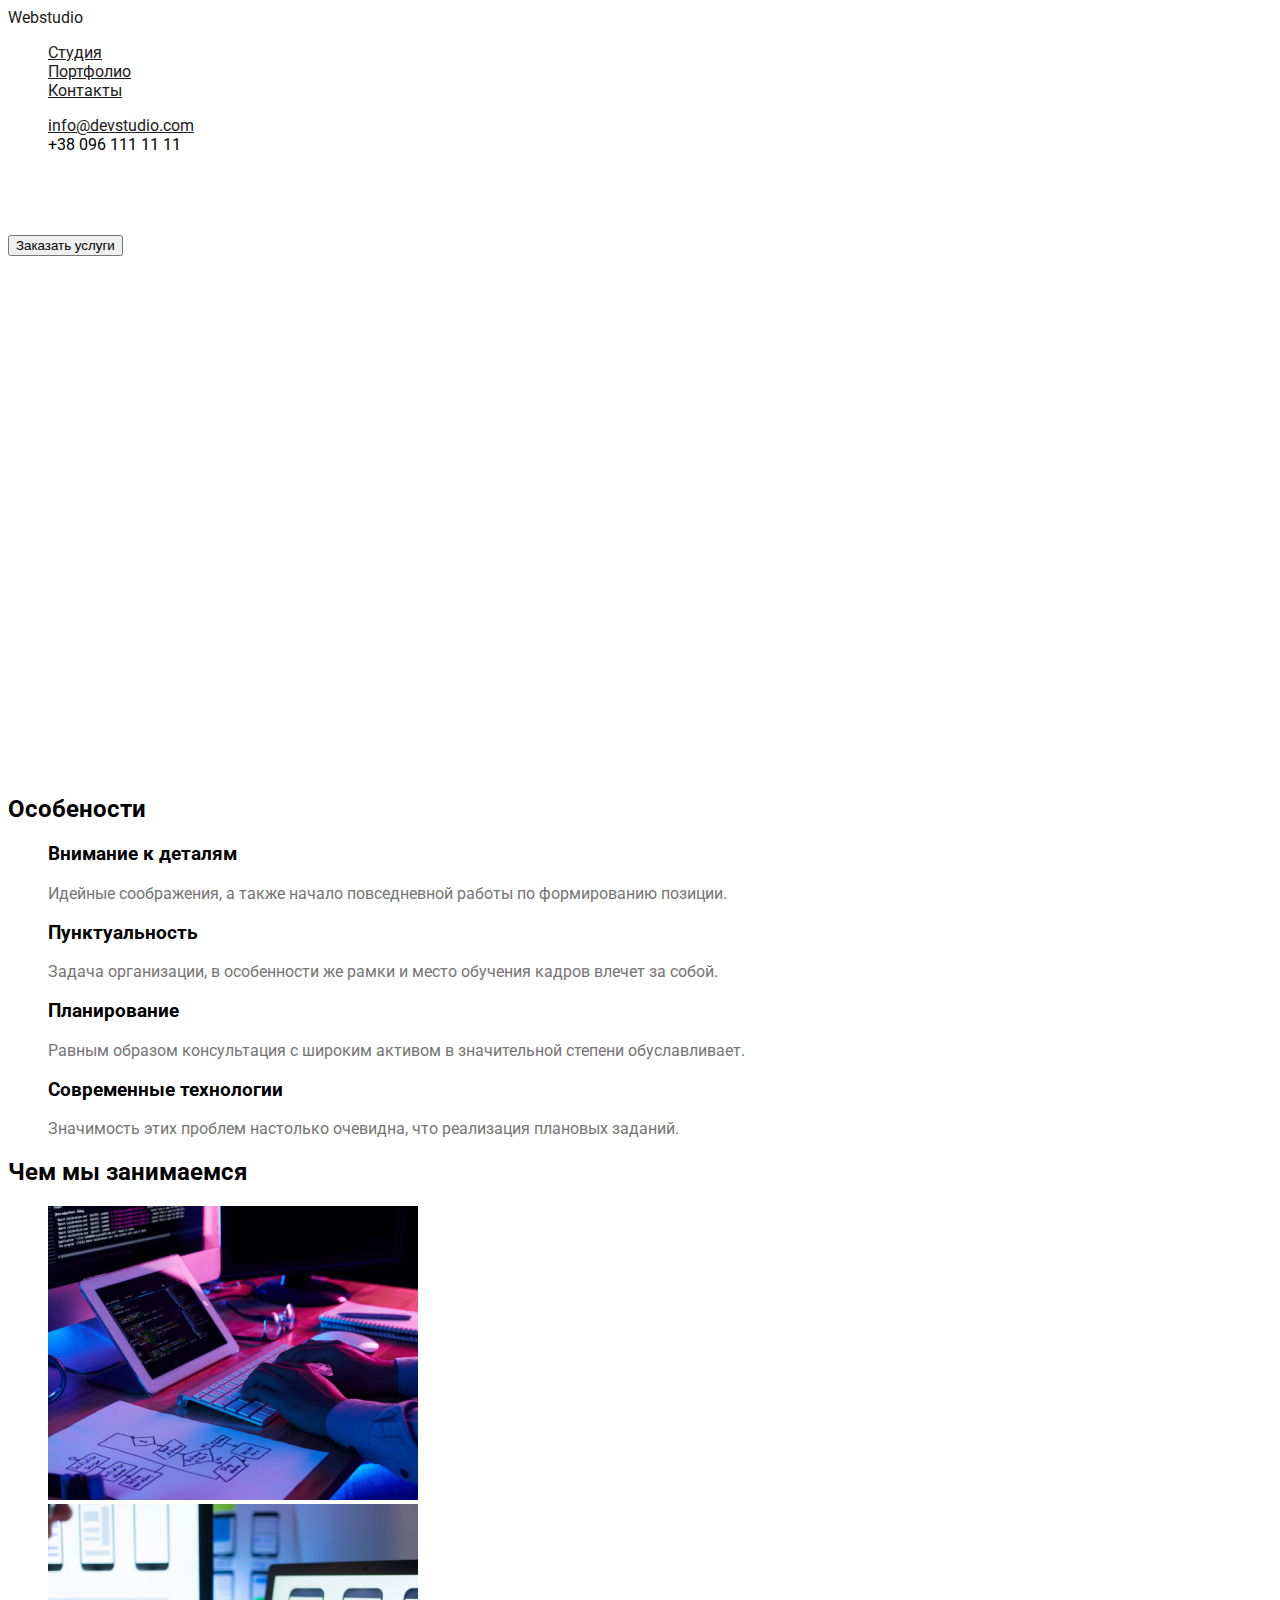
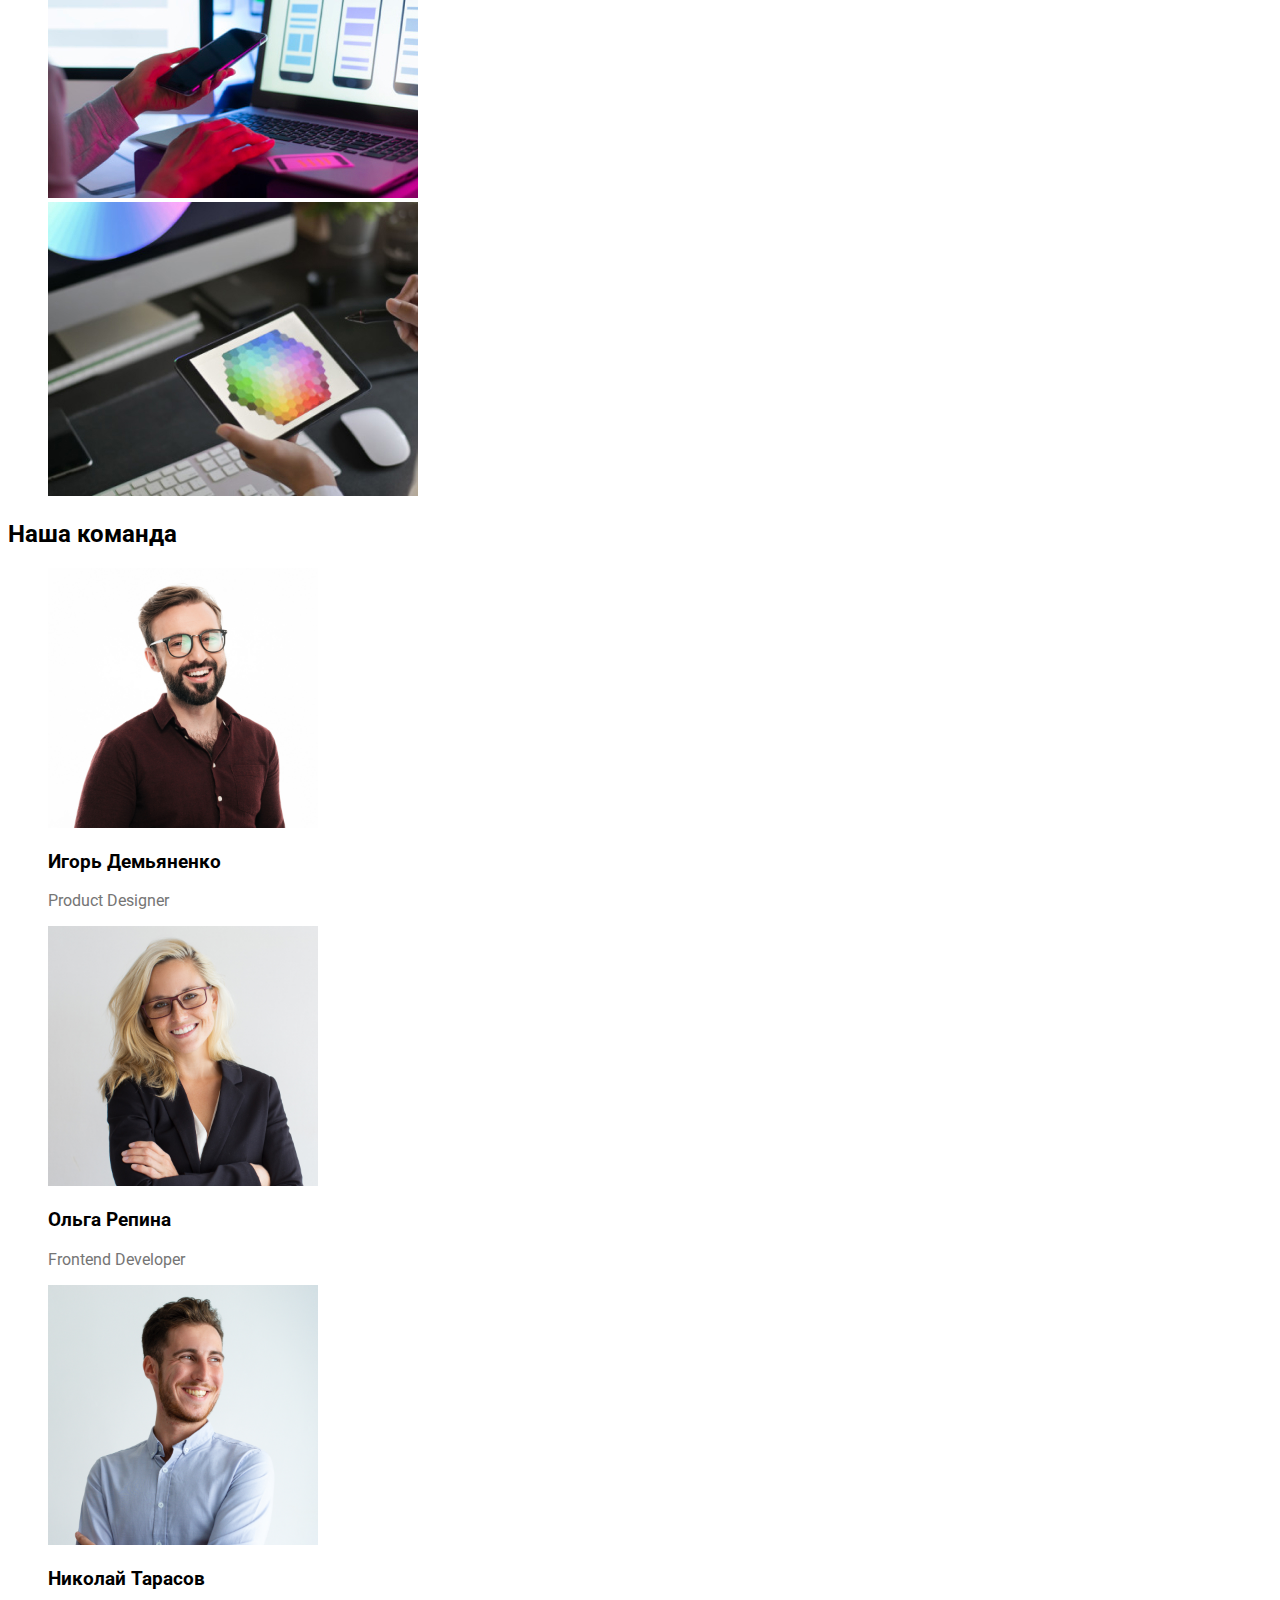
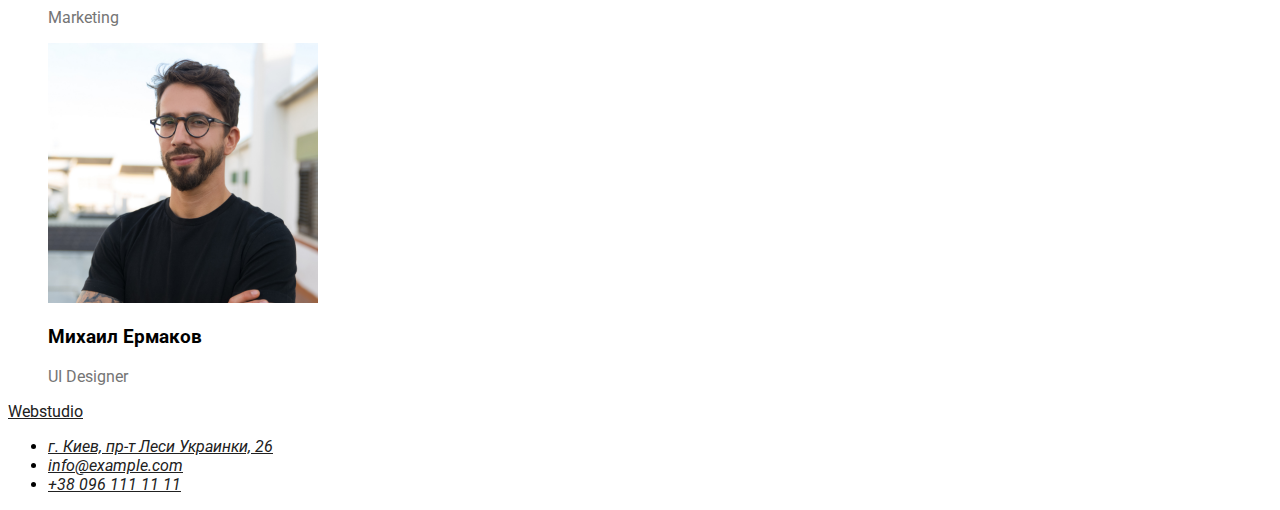
==== index.html @ 395b0bcb "добавил ссылки и класы" ====
<!DOCTYPE html>
<html lang="ru">
<head>
    <meta charset="UTF-8">
    <meta http-equiv="X-UA-Compatible" content="IE=edge">
    <meta name="viewport" content="width=device-width, initial-scale=1.0">
    <link rel="preconnect" href="https://fonts.googleapis.com">
    <link rel="preconnect" href="https://fonts.gstatic.com" crossorigin>
    <link href="https://fonts.googleapis.com/css2?family=Roboto:wght@400;500;700;900&display=swap" rel="stylesheet">
    <link rel="stylesheet" href="/css/styles.css">
    <title>Document</title>
</head>
<body>
    <header class="studia"> 
        <nav>
            <a href="/" class="logo-main">Web<span>studio</span></a>
            <ul class="site-nav list">
                <li><a href="/">Студия</a></li>
                <li><a href="">Портфолио</a></li>
                <li><a href="">Контакты</a></li>
            </ul>
            <ul class="auth-nav list">
                <li><a href="emailto:info@devstudio.com">info@devstudio.com</a>
                </li>
                <li>+38 096 111 11 11</li>
            </ul>
        </nav>
    </header>
    <main>
        <section class="hero"><h1 class="hero-title">Эффективные решения для вашего бизнеса</h1>
            <button>Заказать услуги</button> 
        </section>
        <section class="section">
            <h2 class="section-title">Особености</h2>
            <ul class="features list">
                <li>
                    <h3 class="title">Внимание к деталям</h3>
                    <p>Идейные соображения, а также начало повседневной работы по формированию позиции.</p>
                </li>
                <li>
                    <h3 class="title">Пунктуальность</h3>
                    <p>Задача организации, в особенности же рамки и место обучения кадров влечет за собой.</p>
                </li>
                <li>
                    <h3 class="title">Планирование</h3>
                    <p>Равным образом консультация с широким активом в значительной степени обуславливает.</p>
                </li>
                <li>
                    <h3 class="title">Современные технологии</h3>
                    <p>Значимость этих проблем настолько очевидна, что реализация плановых заданий.</p>
                </li>
            </ul>
        </section>
        <section class="section">
            <h2 class="section-title">Чем мы занимаемся</h2>
            <ul class="work list">
                <li><img src="/img/img(1).jpg" alt="схема на столе" width=370></li>
                <li><img src="/img/img(2).jpg" alt="мобильная версия" width=370></li>
                <li><img src="/img/img(3).jpg" alt="палитра на планшете" width=370></li>
            </ul>
        </section>
        <section class="section-team">
            <h2>Наша команда</h2>
            <ul class="team list">
                <li><img src="/img/imgteam(1).jpg" alt="" width=270>
                    <h3>Игорь Демьяненко</h3>
                    <p>Product Designer</p>
                </li>
                <li><img src="/img/imgteam(2).jpg" alt="" width=270>
                    <h3>Ольга Репина</h3>
                    <p>Frontend Developer</p>
                </li>
                <li><img src="/img/imgteam(3).jpg" alt="" width=270>
                    <h3>Николай Тарасов</h3>
                    <p>Marketing</p>
                </li>
                <li><img src="/img/imgteam(4).jpg" alt="" width=270>
                    <h3>Михаил Ермаков</h3>
                    <p>UI Designer</p>
                </li>
            </ul>
        </section>
    </main>
    <footer class="footer-main">
        <a href="/">Web<span>studio</span></a>
        <address>
            <ul>
                <li><a href="https://bit.ly/3pXMvUd" target="_blank" rel="noopener noreferrer">г. Киев, пр-т Леси Украинки, 26</a>
                </li>
                <li><a class="link" href="mailto:info@devstudio.com">info@example.com</a>
                </li>
                <li><a href="tel:+380961111111">+38 096 111 11 11</a>
                </li>
            </ul>
        </address>
    </footer>
</body>
</html>
---- css/styles.css ----
:root{
    --primary-text-color #2F303A;
    --title-text-color #212121;
    --accent-color #2196F3;
}
body{
    font-family: 'Roboto';
    font-style: normal;
    }
.list{list-style-type: none;}
.studia a{color: #212121;}
.studia a:hover{color: #2196F3;}
.logo-main{text-decoration: none;}
.logo-main :hover {color: #2196F3;}
.site-nav{}
.site-nav a{color: #212121;}
a{color: #212121;}
.site-nav a:hover, 
.site-nav a:focus{color: ;}
.auth-nav a{color: ;}
.hero{
    width: 1600px;
    height: 600px;
    background-color:;
}
.hero-title{color: #FFFFFF;}
p{color:#757575;}
.section-title{}
.section{}
.features-list .title{}
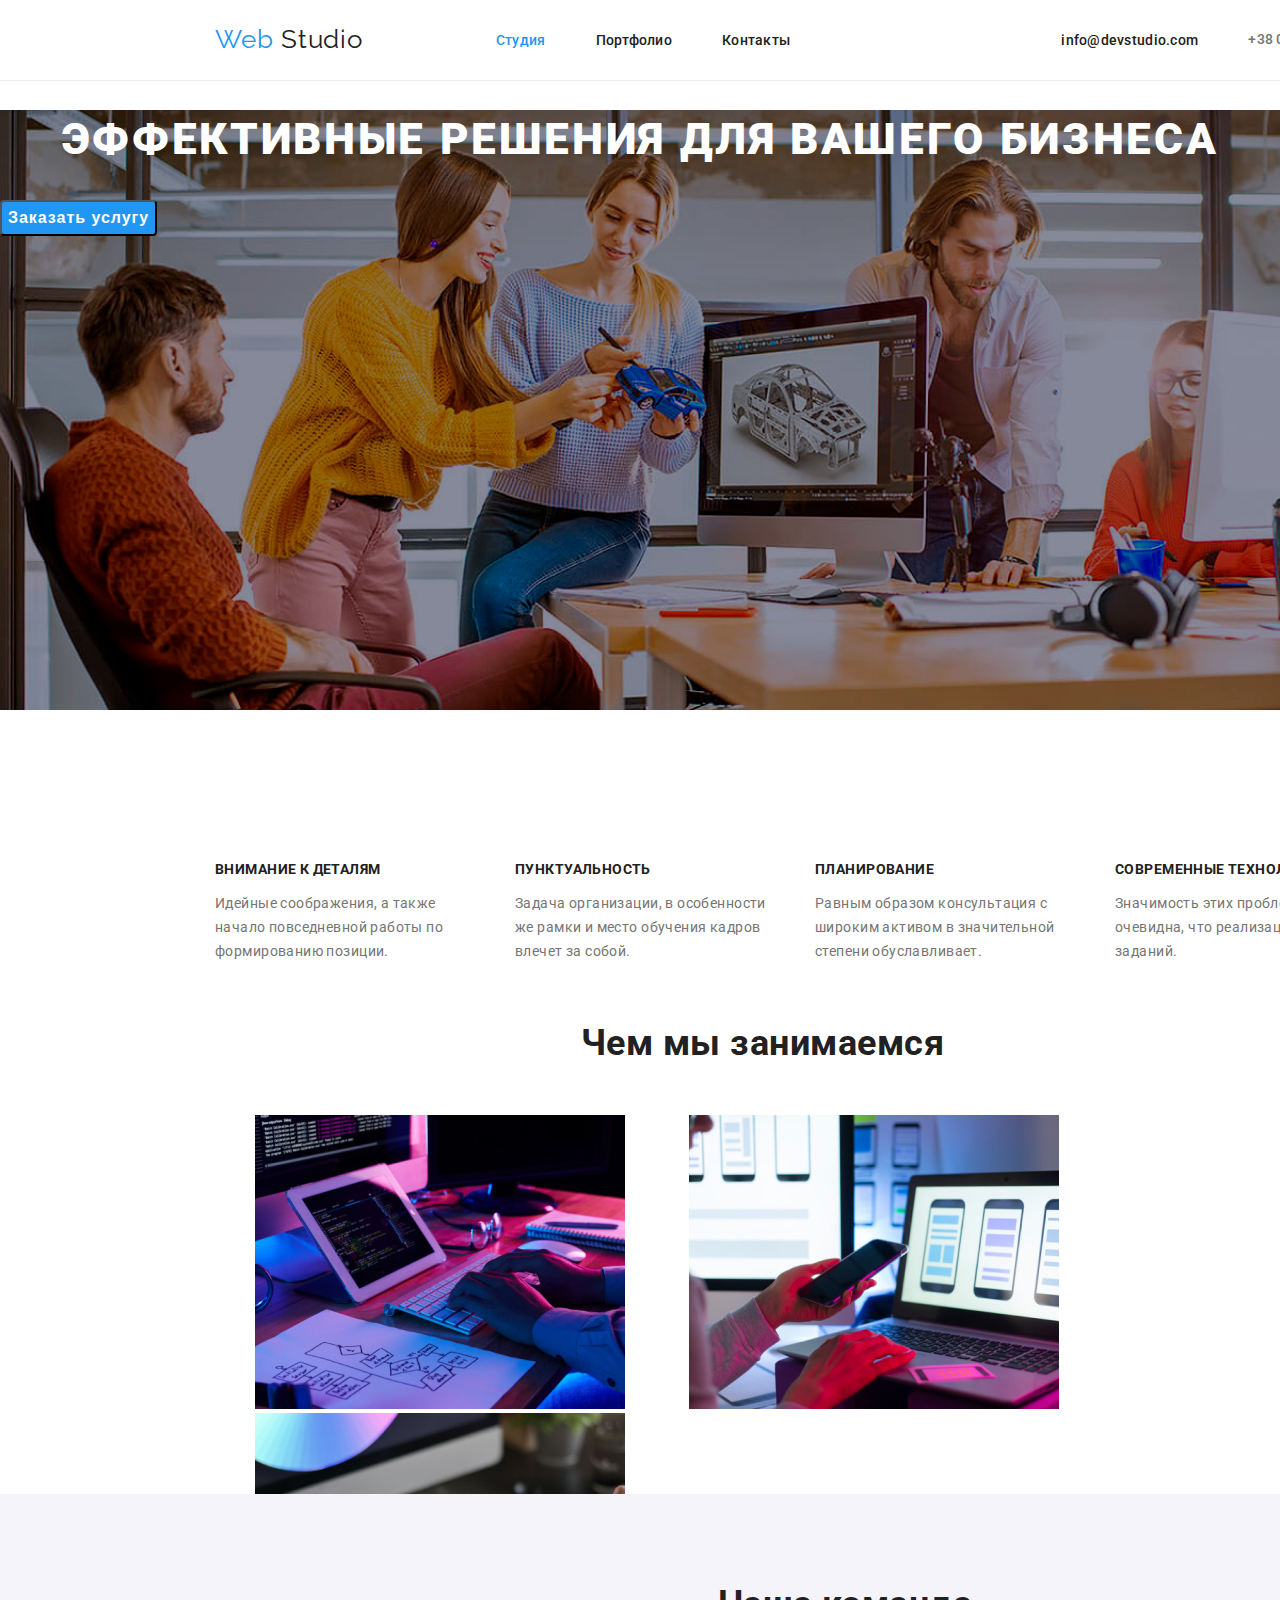
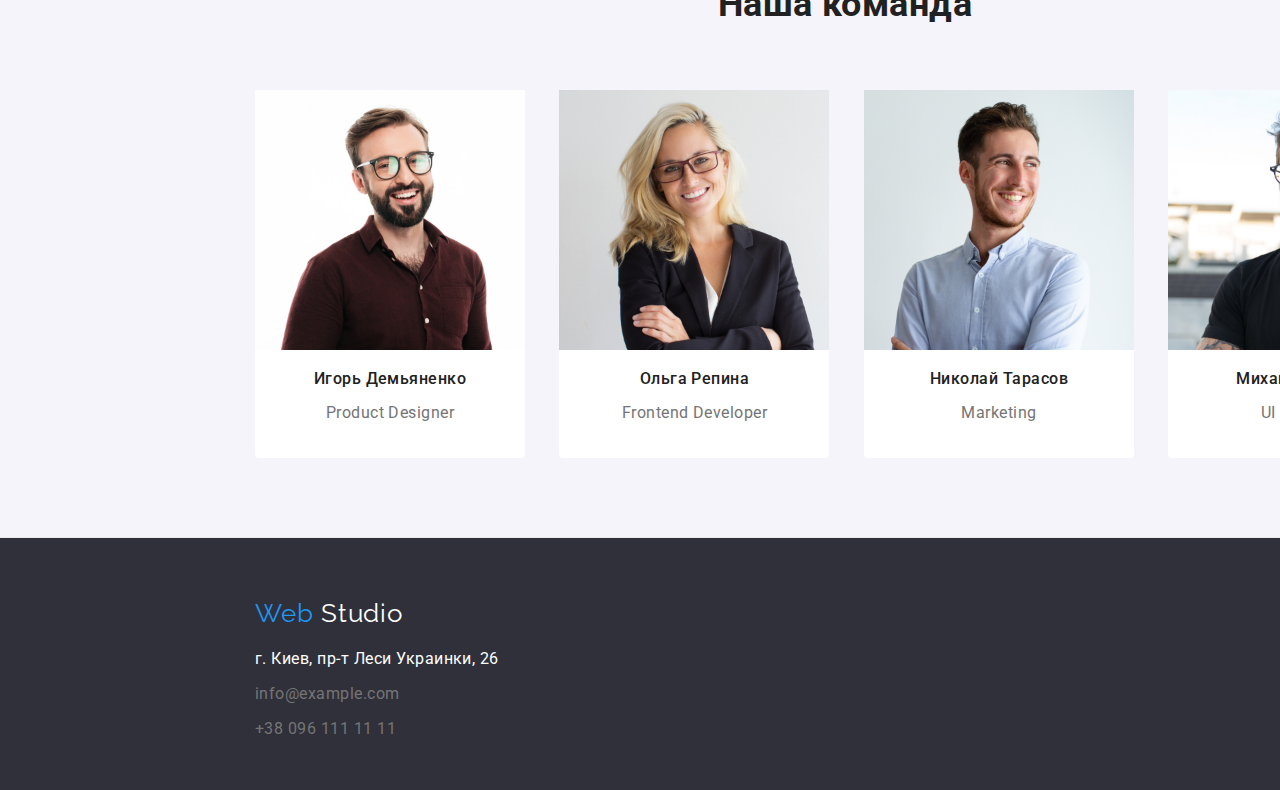
==== commit 9558bde0: "обнова" ====
--- a/index.html
+++ b/index.html
@@ -6,93 +6,100 @@
     <meta name="viewport" content="width=device-width, initial-scale=1.0">
     <link rel="preconnect" href="https://fonts.googleapis.com">
     <link rel="preconnect" href="https://fonts.gstatic.com" crossorigin>
-    <link href="https://fonts.googleapis.com/css2?family=Roboto:wght@400;500;700;900&display=swap" rel="stylesheet">
-    <link rel="stylesheet" href="/css/styles.css">
+    <link href="https://fonts.googleapis.com/css2?family=Raleway:wght@700&family=Roboto:wght@400;500;700;900&display=swap" rel="stylesheet">    
+        <link rel="stylesheet" href="/css/styles.css">
     <title>Document</title>
 </head>
 <body>
-    <header class="studia"> 
-        <nav>
-            <a href="/" class="logo-main">Web<span>studio</span></a>
-            <ul class="site-nav list">
-                <li><a href="/">Студия</a></li>
-                <li><a href="">Портфолио</a></li>
-                <li><a href="">Контакты</a></li>
+    <header>
+    <nav class="nav">
+        <a class="logo" href="index.html">Web <span class="logo-accent">Studio</span></a>
+            <ul class="menu list">
+                <li><a class="link current" href="/">Студия</a></li>
+                <li><a class="link" href="/portfolio.html">Портфолио</a></li>
+                <li><a class="link" href="#">Контакты</a></li>
             </ul>
-            <ul class="auth-nav list">
-                <li><a href="emailto:info@devstudio.com">info@devstudio.com</a>
-                </li>
-                <li>+38 096 111 11 11</li>
-            </ul>
-        </nav>
+        
+        <ul class="address-nav list">
+            <li><a class="link" href="emailto:info@devstudio.com">info@devstudio.com</a></li>
+            <li><a class="menu-tel">+38 096 111 11 11</a></li>
+        </ul>
+    </nav>
     </header>
     <main>
-        <section class="hero"><h1 class="hero-title">Эффективные решения для вашего бизнеса</h1>
-            <button>Заказать услуги</button> 
+        <section class="hero">
+            <h1>Эффективные решения для вашего бизнеса</h1>
+            <button class="btn primary">Заказать услугу</button>
         </section>
-        <section class="section">
-            <h2 class="section-title">Особености</h2>
-            <ul class="features list">
-                <li>
-                    <h3 class="title">Внимание к деталям</h3>
-                    <p>Идейные соображения, а также начало повседневной работы по формированию позиции.</p>
+        <section class="features">
+            <h2 class="section-tittle">Особености</h2>
+            <ul class="features-ul list">
+                <li class="list-item">
+                    <h3 class="features-tittle">Внимание к деталям</h3>
+                    <p class="features-text">Идейные соображения, а также начало повседневной работы по формированию
+                        позиции.</p>
                 </li>
-                <li>
-                    <h3 class="title">Пунктуальность</h3>
-                    <p>Задача организации, в особенности же рамки и место обучения кадров влечет за собой.</p>
+                <li class="list-item">
+                    <h3 class="features-tittle">Пунктуальность</h3>
+                    <p class="features-text">Задача организации, в особенности же рамки и место обучения кадров влечет
+                        за собой.</p>
                 </li>
-                <li>
-                    <h3 class="title">Планирование</h3>
-                    <p>Равным образом консультация с широким активом в значительной степени обуславливает.</p>
+                <li class="list-item">
+                    <h3 class="features-tittle">Планирование</h3>
+                    <p class="features-text">Равным образом консультация с широким активом в значительной степени
+                        обуславливает.</p>
                 </li>
-                <li>
-                    <h3 class="title">Современные технологии</h3>
-                    <p>Значимость этих проблем настолько очевидна, что реализация плановых заданий.</p>
+                <li class="list-item">
+                    <h3 class="features-tittle">Современные технологии</h3>
+                    <p class="features-text">Значимость этих проблем настолько очевидна, что реализация плановых
+                        заданий.</p>
                 </li>
             </ul>
         </section>
-        <section class="section">
-            <h2 class="section-title">Чем мы занимаемся</h2>
-            <ul class="work list">
-                <li><img src="/img/img(1).jpg" alt="схема на столе" width=370></li>
-                <li><img src="/img/img(2).jpg" alt="мобильная версия" width=370></li>
-                <li><img src="/img/img(3).jpg" alt="палитра на планшете" width=370></li>
+        <section class="work">
+            <h2 class="tittle">Чем мы занимаемся</h2>
+            <ul class="work-ul list">
+                <li clas="box"> <img src="/img/img(1).jpg" alt="програмист за работой" width="370"></img></li>
+                <li clas="box"><img src="/img/img(2).jpg" alt="вебдизайнер за работой" width="370"></img></li>
+                <li clas="box"><img src="/img/img(3).jpg" alt="креативны веб-дизайнер выбирает цвет макета"
+                        width="370"></img></li>
             </ul>
         </section>
-        <section class="section-team">
-            <h2>Наша команда</h2>
-            <ul class="team list">
-                <li><img src="/img/imgteam(1).jpg" alt="" width=270>
-                    <h3>Игорь Демьяненко</h3>
-                    <p>Product Designer</p>
+        <section class="team">
+            <h2 class="title">Наша команда</h2>
+            <ul class="card-ul list">
+                <li class="card"><a href=""><img src="/img/imgteam(1).jpg" alt="раб1" width="270" /></a>
+                    <h3 class="tittle">Игорь Демьяненко</h3>
+                    <p class="text">Product Designer</p>
                 </li>
-                <li><img src="/img/imgteam(2).jpg" alt="" width=270>
-                    <h3>Ольга Репина</h3>
-                    <p>Frontend Developer</p>
+                <li class="card"><a href=""><img src="/img/imgteam(2).jpg" alt="раб2" width="270" /></a>
+                    <h3 class="tittle">Ольга Репина</h3>
+                    <p class="text">Frontend Developer</p>
                 </li>
-                <li><img src="/img/imgteam(3).jpg" alt="" width=270>
-                    <h3>Николай Тарасов</h3>
-                    <p>Marketing</p>
+                <li class="card"><a href=""><img src="/img/imgteam(3).jpg" alt="раб3" width="270" /></a>
+                    <h3 class="tittle">Николай Тарасов</h3>
+                    <p class="text">Marketing</p>
                 </li>
-                <li><img src="/img/imgteam(4).jpg" alt="" width=270>
-                    <h3>Михаил Ермаков</h3>
-                    <p>UI Designer</p>
+                <li class="card"><a href=""><img src="/img/imgteam(4).jpg" alt="раб4" width="270" /></a>
+                    <h3 class="tittle">Михаил Ермаков</h3>
+                    <p class="text">UI Designer</p>
                 </li>
             </ul>
         </section>
     </main>
-    <footer class="footer-main">
-        <a href="/">Web<span>studio</span></a>
-        <address>
-            <ul>
-                <li><a href="https://bit.ly/3pXMvUd" target="_blank" rel="noopener noreferrer">г. Киев, пр-т Леси Украинки, 26</a>
-                </li>
-                <li><a class="link" href="mailto:info@devstudio.com">info@example.com</a>
-                </li>
-                <li><a href="tel:+380961111111">+38 096 111 11 11</a>
-                </li>
-            </ul>
-        </address>
+    <footer>
+        <a class="footer-logo" href="index.html">Web <span class="footer-accent">Studio</span></a>
+        <ul class="footer list">
+            <li><a class="address link" href="https://bit.ly/3pXMvUd" target="_blank" rel="noopener noreferrer">г. Киев,
+                    пр-т Леси
+                    Украинки, 26</a> </li>
+            <li>
+                <p class="text">info@example.com</p>
+            </li>
+            <li>
+                <p class="text">+38 096 111 11 11</p>
+            </li>
+        </ul>
     </footer>
 </body>
 </html>--- a/css/styles.css
+++ b/css/styles.css
@@ -1,30 +1,373 @@
-:root{
-    --primary-text-color #2F303A;
-    --title-text-color #212121;
-    --accent-color #2196F3;
-}
-body{
+:root {
+    --primary-grey-colour: #757575;
+    --black-colour: #212121;
+    --ascent-blue-colour: #2196F3;
+    --alt-white-colour: #FFFFFF;
+}
+body {
+    margin: 0px;
+    font-family: Roboto;
+    letter-spacing: 0.03em;
+    background-color: var(--alt-white-colour);
+}
+.list {
+    list-style: none;
+}
+
+/*  Логотип  */
+.logo {
+    padding-top:24px;
+    padding-bottom: 25px;
+    margin-left: 215px;
+    display: block;
+    font-family: Raleway, sans-serif;
+    font-size: 26px;
+    line-height: 1.19;
+    text-decoration: none;
+    color: var(--ascent-blue-colour);
+    letter-spacing: 0.03em;
+}
+.logo-accent {
+    color: var(--black-colour);
+}
+.footer-accent {
+    color: var(--alt-white-colour);
+}
+
+/* Меню */
+.nav{display: flex;
+    width: 1600px;
+    height: 80px;
+    align-items: center;
+    border-bottom: 1px solid #ECECEC;
+}
+.menu{display: flex;
+margin-left: 93px;}
+.menu li {
+    margin-right: 50px;
+    font-weight: 500;
+    font-size: 14px;
+    line-height: 1.16;
+    letter-spacing: 0.02em;
+}
+.menu .link:last-child{margin-right: 0;}
+.link {
+    display: block;
+    text-decoration: none;
+    color: var(--black-colour)
+}
+.current {
+    color: var(--ascent-blue-colour);
+}
+.menu .link:hover,
+.menu .link:focus {
+    color: var(--ascent-blue-colour);
+}
+.address-nav{
+    margin: auto;
+    display: flex;}
+.address-nav li{
+    padding-top: 32px;
+    padding-bottom: 32px;
+    margin-right: 50px;
+    font-weight: 500;
+    font-size: 14px;
+    line-height: 16px;
+    letter-spacing: 0.02em;
+}
+.menu-tel {
+    display: block;
+    text-decoration: none;
+    font-weight: 500;
+    font-size: 14px;
+    line-height: 1.14;
+    letter-spacing: 0.02em;
+    color: var(--primary-grey-colour);
+}
+
+/* Главный экран*/
+.hero {
+    max-width: 1600px;
+    height: 600px;
+    margin-left: 0;
+    margin-right: 0;
+    background-image: linear-gradient(rgba(0,0,0,0.5));
+    background-image: url(/img/Imgbg.jpg)
+}
+
+.hero h1 {
+    font-weight: 900;
+    font-size: 44px;
+    line-height: 1.36;
+    text-align: center;
+    letter-spacing: 0.06em;
+    text-transform: uppercase;
+    color: var(--alt-white-colour)
+}
+
+/* Особености */
+.section-tittle {
+    visibility: hidden;
+    margin: 0px;}
+.features {
+    width: 1200px;
+    height: 251px;
+    margin-left: 215px;
+    margin-top: 94px;}
+.features-ul{
+    display: flex;
+    flex-wrap: wrap;
+padding: 0px;}
+.features-ul li {margin-right: 30px;}
+.features-ul .list-item:last-child{margin-right: 0px;}
+.features-tittle {
+    font-weight: 700;
+    font-size: 14px;
+    line-height: 1.14;
+    text-transform: uppercase;
+    text-align: left;
+    letter-spacing: 0.03em;
+    color: var(--black-colour);}
+.list-item {
+    width: 270px;}
+
+.features-text {
+    font-weight: 400;
+    font-size: 14px;
+    line-height: 1.71;
+    letter-spacing: 0.03em;
+    color: var(--primary-grey-colour);
+}
+
+/* Кнопки */
+.btn {
+    color: var(--text-colour);
+    background-color: var(--alt-white-colour);
+}
+
+.btn.primary {
+    
+
+    font-weight: 700;
+    font-size: 16px;
+    line-height: 1.88;
+    align-items: center;
+    text-align: center;
+    letter-spacing: 0.06em;
+
+    border-radius: 4px;
+    background-color: var(--ascent-blue-colour);
+    color: var(--alt-white-colour)
+}
+
+.btn.primary:hover {
+    box-shadow: 0px 4px 4px rgba(0, 0, 0, 0.15);
+    border-radius: 4px;
+    cursor: pointer;
+}
+
+.btn.secondary {
+    color: var(--black-colour);
+    background-color: #F5F4FA;
+    border-radius: 4px;
+    border-color: #F5F4FA;
+  
     font-family: 'Roboto';
-    font-style: normal;
-    }
-.list{list-style-type: none;}
-.studia a{color: #212121;}
-.studia a:hover{color: #2196F3;}
-.logo-main{text-decoration: none;}
-.logo-main :hover {color: #2196F3;}
-.site-nav{}
-.site-nav a{color: #212121;}
-a{color: #212121;}
-.site-nav a:hover, 
-.site-nav a:focus{color: ;}
-.auth-nav a{color: ;}
-.hero{
+    font-weight: 500;
+    font-size: 16px;
+    line-height: 1.62;
+    text-align: center;
+}
+
+.btn.secondary:hover {
+    color: var(--alt-white-colour);
+    background: #2196F3;
+    transition-duration: 0, 3s;
+    box-shadow: 0px 3px 1px rgba(0, 0, 0, 0.1), 0px 1px 2px rgba(0, 0, 0, 0.08), 0px 2px 2px rgba(0, 0, 0, 0.12);
+    border-radius: 4px;
+}
+
+/* Чем мы занимаемся */
+.work {
+    position: absolute;
+    left: 185px;
+    top: 929px;
+}
+
+.work-ul li {
+    margin-inline: 30px;
+    display: inline-block;
+}
+
+.work .tittle {
+    position: relative;
+    left: 30px;
+    color: var(--black-colour);
+    font-weight: 700;
+    font-size: 36px;
+    line-height: 1.16;
+    text-align: center;
+    margin-top: 94px;
+    margin-bottom: 50px;
+}
+
+.box {
+    width: 370px
+}
+
+/* Наша команда */
+.team {
+    position: absolute;
     width: 1600px;
-    height: 600px;
-    background-color:;
-}
-.hero-title{color: #FFFFFF;}
-p{color:#757575;}
-.section-title{}
-.section{}
-.features-list .title{}+    height: 648px;
+    left: 0px;
+    top: 1494px;
+    background-color: #F5F4FA;
+}
+
+.card-ul li {
+    position: relative;
+    top: 94px;
+    left: 185px;
+    width: 270px;
+    display: inline-block;
+    margin-left: 30px;
+}
+
+.card {
+    width: 270px;
+    height: 368px;
+    background: #FFFFFF;
+    /* material shadow v1 */
+    border-radius: 0px 0px 4px 4px;
+}
+
+.card:hover {
+    box-shadow: 0px 1px 3px rgba(0, 0, 0, 0.12), 0px 1px 1px rgba(0, 0, 0, 0.14), 0px 2px 1px rgba(0, 0, 0, 0.2);
+    cursor: pointer;
+}
+
+.team .title {
+    position: relative;
+    top: 60px;
+    left: 45px;
+    color: var(--black-colour);
+    font-weight: 700;
+    font-size: 36px;
+    line-height: 1.16;
+    text-align: center;
+}
+
+.card .tittle {
+    font-weight: 500;
+    font-size: 16px;
+    line-height: 1.18;
+    text-align: center;
+    color: var(--black-colour);
+}
+
+.card .text {
+    font-weight: 400;
+    font-size: 16px;
+    line-height: 1.18;
+    text-align: center;
+    color: var(--primary-grey-colour);
+}
+
+/* Подвал */
+footer {
+    position: absolute;
+    width: 1600px;
+    height: 252px;
+    left: 0px;
+    top: 2137px;
+
+    background-color: #2F303A;
+    border-top: 1px solid #ECECEC;
+}
+.footer {margin-left: 215px;
+margin-top: 111px;}
+.footer-second{
+    position: absolute;
+    top: 1628px;
+}
+.footer-logo {
+    position: absolute;
+    left: 255px;
+    top: 60px;
+    font-family: Raleway, sans-serif;
+    font-size: 26px;
+    line-height: 1.19;
+    text-decoration: none;
+    color: var(--ascent-blue-colour);
+    letter-spacing: 0.03em;
+}
+.footer .text {
+    color: var(--primary-grey-colour);
+}
+.address {
+    color: var(--alt-white-colour);
+}
+
+/* Портфолио */
+.portfolio {
+    width: 1230px;
+    padding-left: 15px;
+    padding-right: 15px;
+    margin-left: 215px;
+}
+.cardfolio {
+    width: 370px;
+    height: 404px;
+    background: #FFFFFF;
+    margin-right: 30px;
+    /* material shadow v1 */
+    border-radius: 0px 0px 4px 4px;
+    border: 1px solid #EEEEEE;
+}
+.cardfolio:nth-child(3n){margin-right: 0px;}
+.cardfolio:not(:nth-child(3n)) {
+    margin-bottom: 30px;
+}
+.cardfolio:hover {
+    box-shadow: 0px 1px 3px rgba(0, 0, 0, 0.12), 0px 1px 1px rgba(0, 0, 0, 0.14), 0px 2px 1px rgba(0, 0, 0, 0.2);
+    cursor: pointer;
+}
+.product{
+    display: flex;
+    flex-wrap: wrap;
+    padding-inline-start: 0px;}
+.product li {
+    display: inline-block;
+}
+.product .text {
+    font-weight: 400;
+    font-size: 16px;
+    line-height: 1.18;
+    margin-left: 24px;
+    margin-top: 20px;
+    color: var(--primary-grey-colour);
+}
+.product .tittle {
+    font-weight: 500;
+    font-size: 16px;
+    line-height: 1.18;
+    margin-left: 24px;
+    margin-top: 20px;
+    color: var(--black-colour);
+}
+.htittle {
+    visibility: hidden;
+}
+.filter {
+    width: 611px;
+    height: 54px;
+    margin-right: 8px;    
+}
+.filter .list{margin-right: 8px;
+    padding: 0px;}
+    .filter .link {padding: 10px}
+    .filter .link:last-child{margin-right: 0px;}
+.filter li {
+    display: inline-block;
+}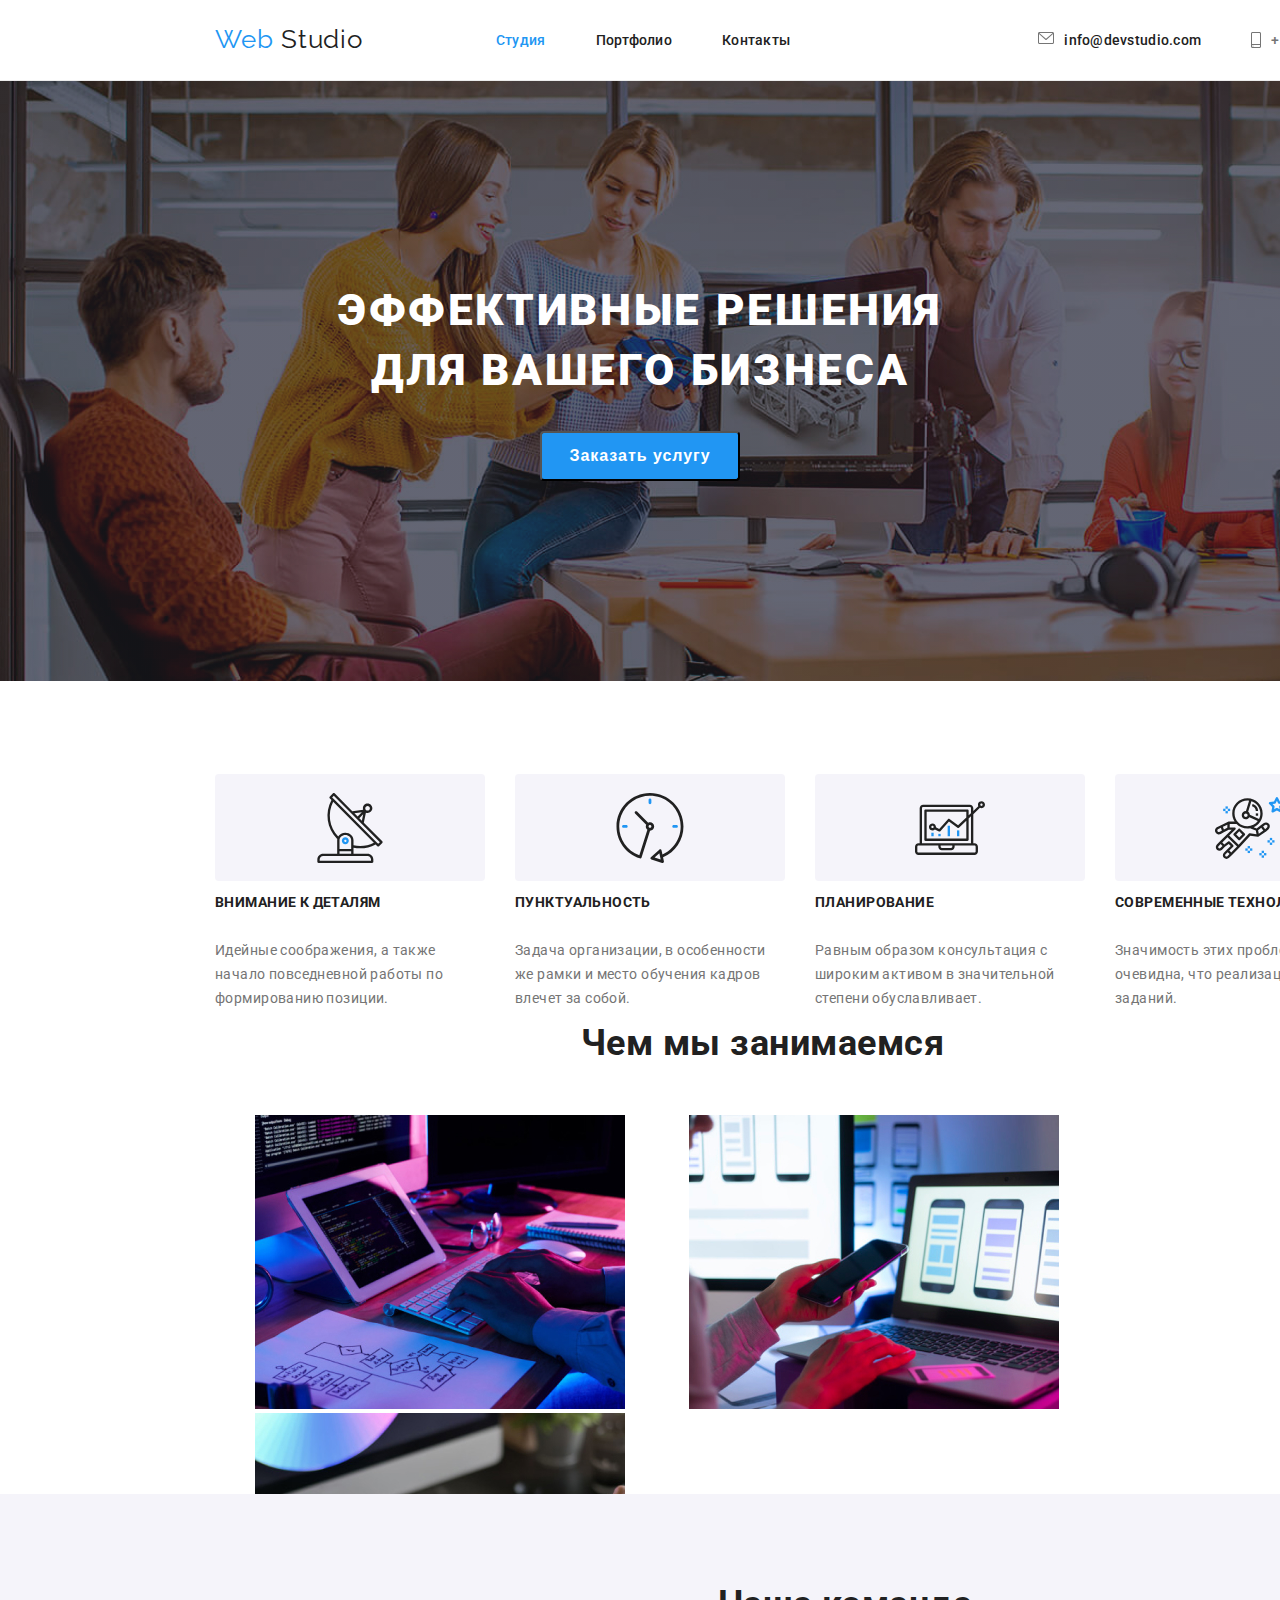
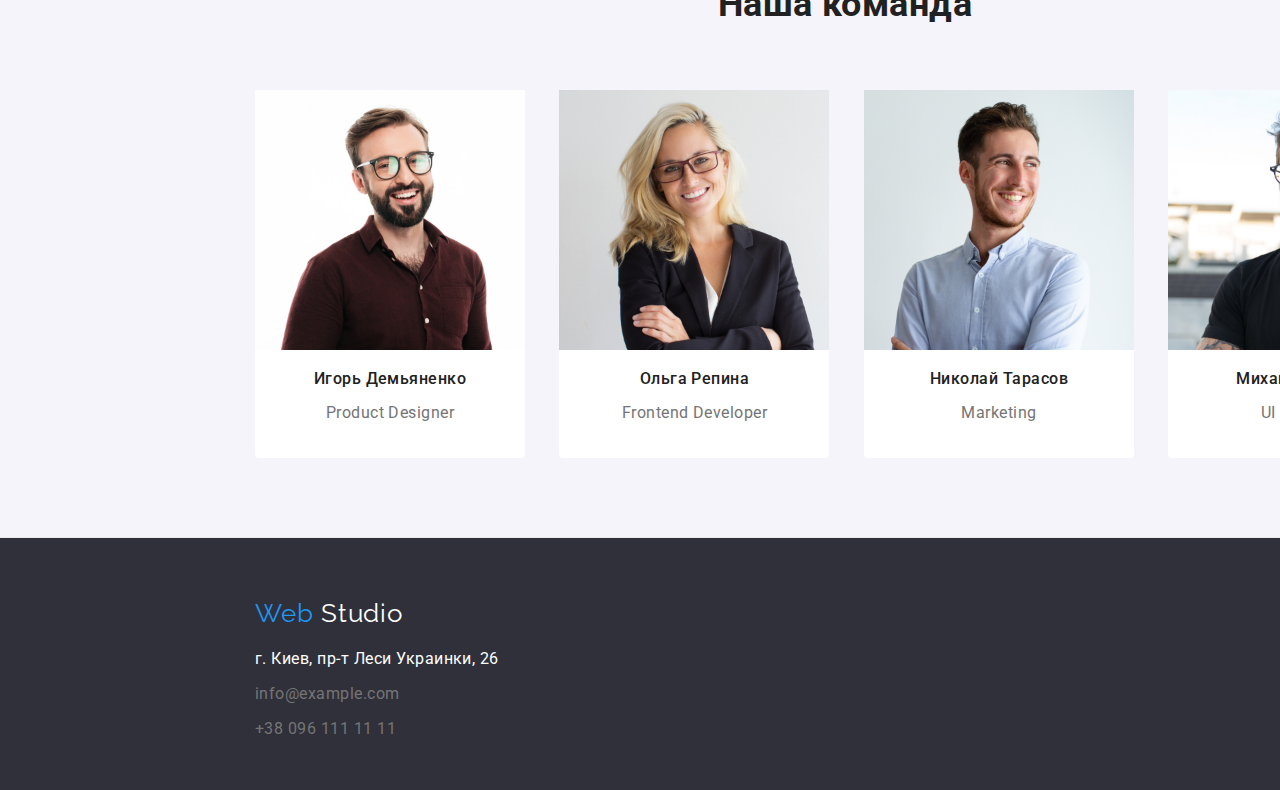
==== commit dd62de33: "добавил иконки" ====
--- a/index.html
+++ b/index.html
@@ -21,14 +21,14 @@
             </ul>
         
         <ul class="address-nav list">
-            <li><a class="link" href="emailto:info@devstudio.com">info@devstudio.com</a></li>
-            <li><a class="menu-tel">+38 096 111 11 11</a></li>
+            <li class="email"><a class="link" href="emailto:info@devstudio.com">info@devstudio.com</a></li>
+            <li class="menu-tel">+38 096 111 11 11</li>
         </ul>
     </nav>
     </header>
     <main>
         <section class="hero">
-            <h1>Эффективные решения для вашего бизнеса</h1>
+            <h1>Эффективные решения <br>для вашего бизнеса</h1>
             <button class="btn primary">Заказать услугу</button>
         </section>
         <section class="features">
--- a/css/styles.css
+++ b/css/styles.css
@@ -56,6 +56,13 @@
     text-decoration: none;
     color: var(--black-colour)
 }
+.link:hover{color: var(--ascent-blue-colour);}
+.email{display: flex;}
+.email::before{content: '';
+    width: 16px;
+    height: 12px;
+    margin-right: 10px;
+background-image: url(/img/svg/icons/envelope.svg);}
 .current {
     color: var(--ascent-blue-colour);
 }
@@ -76,7 +83,7 @@
     letter-spacing: 0.02em;
 }
 .menu-tel {
-    display: block;
+    display: flex;
     text-decoration: none;
     font-weight: 500;
     font-size: 14px;
@@ -84,18 +91,26 @@
     letter-spacing: 0.02em;
     color: var(--primary-grey-colour);
 }
+.menu-tel::before{content: '';
+    width: 10px;
+    height: 16px;
+    margin-right: 10px;
+    background-image: url(/img/svg/icons/smartphone.svg);}
 
 /* Главный экран*/
 .hero {
     max-width: 1600px;
     height: 600px;
+    display: flex;
+        align-items: center;
+        justify-content: center;
+        flex-direction: column;
     margin-left: 0;
     margin-right: 0;
-    background-image: linear-gradient(rgba(0,0,0,0.5));
-    background-image: url(/img/Imgbg.jpg)
-}
-
+    background: linear-gradient(rgba(47,48,58,0.4), rgba(47,48,58,0.4)), url(/img/Imgbg.jpg)
+}
 .hero h1 {
+    margin: 0px;
     font-weight: 900;
     font-size: 44px;
     line-height: 1.36;
@@ -113,11 +128,12 @@
     width: 1200px;
     height: 251px;
     margin-left: 215px;
-    margin-top: 94px;}
+    }
 .features-ul{
     display: flex;
     flex-wrap: wrap;
-padding: 0px;}
+padding: 0px;
+margin-top: 65px;}
 .features-ul li {margin-right: 30px;}
 .features-ul .list-item:last-child{margin-right: 0px;}
 .features-tittle {
@@ -129,8 +145,27 @@
     letter-spacing: 0.03em;
     color: var(--black-colour);}
 .list-item {
-    width: 270px;}
-
+    display: flex;
+    flex-direction: column;
+    width: 270px;
+    height: 251px;}
+.list-item::before{
+    content: '';
+    height: 120px;
+    border-radius: 4px;
+    background-color: #F5F4FA;
+    background-repeat: no-repeat;
+    background-position: center;
+}
+.list-item:nth-child(1)::before {
+    background-image: url(/img/svg/icons/antenna\ 1.svg);}
+.list-item:nth-child(2)::before {
+    background-image: url(/img/svg/icons/clock\ 1.svg);
+}
+.list-item:nth-child(3)::before {
+    background-image: url(/img/svg/icons/diagram\ 1.svg);
+}
+.list-item:nth-child(4)::before{background-image: url(/img/svg/icons/astronaut\ 1.svg);}
 .features-text {
     font-weight: 400;
     font-size: 14px;
@@ -146,8 +181,9 @@
 }
 
 .btn.primary {
-    
-
+    width: 200px;
+    height: 50px;
+    margin-top: 30px;
     font-weight: 700;
     font-size: 16px;
     line-height: 1.88;
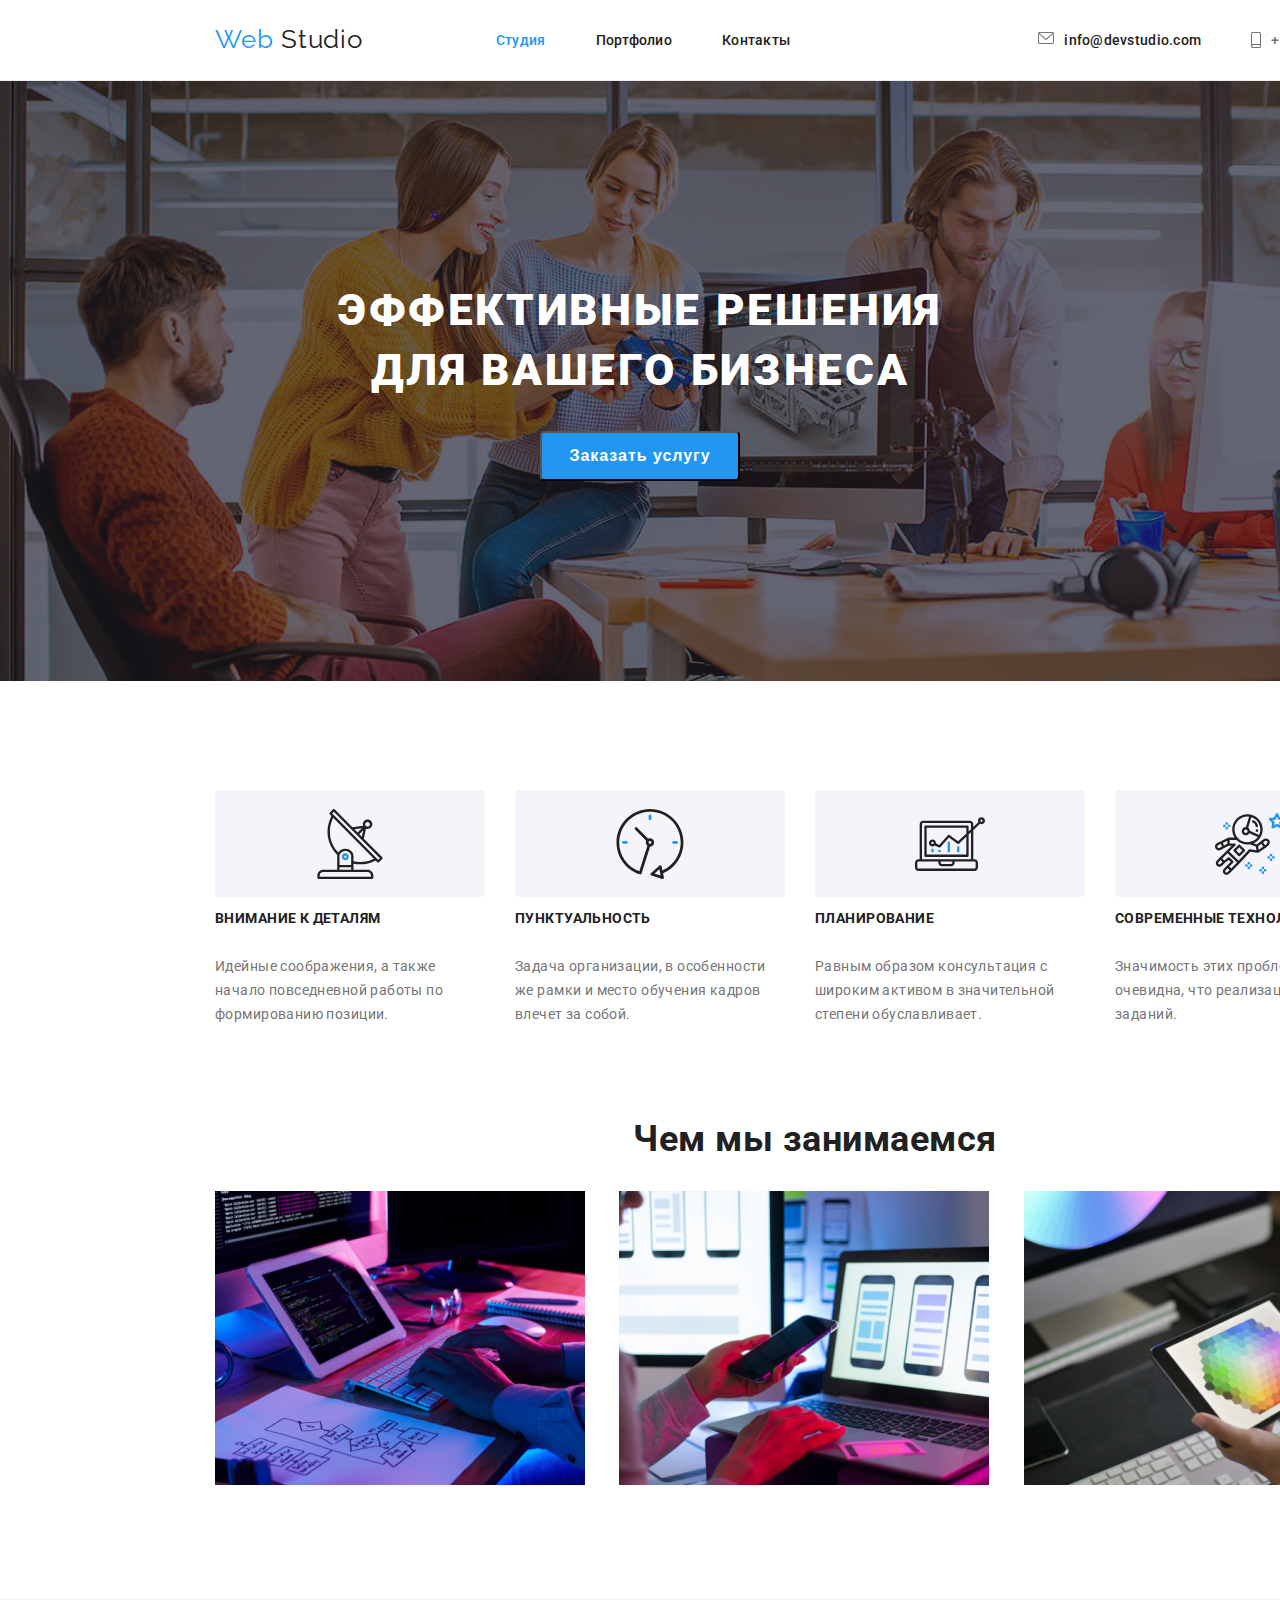
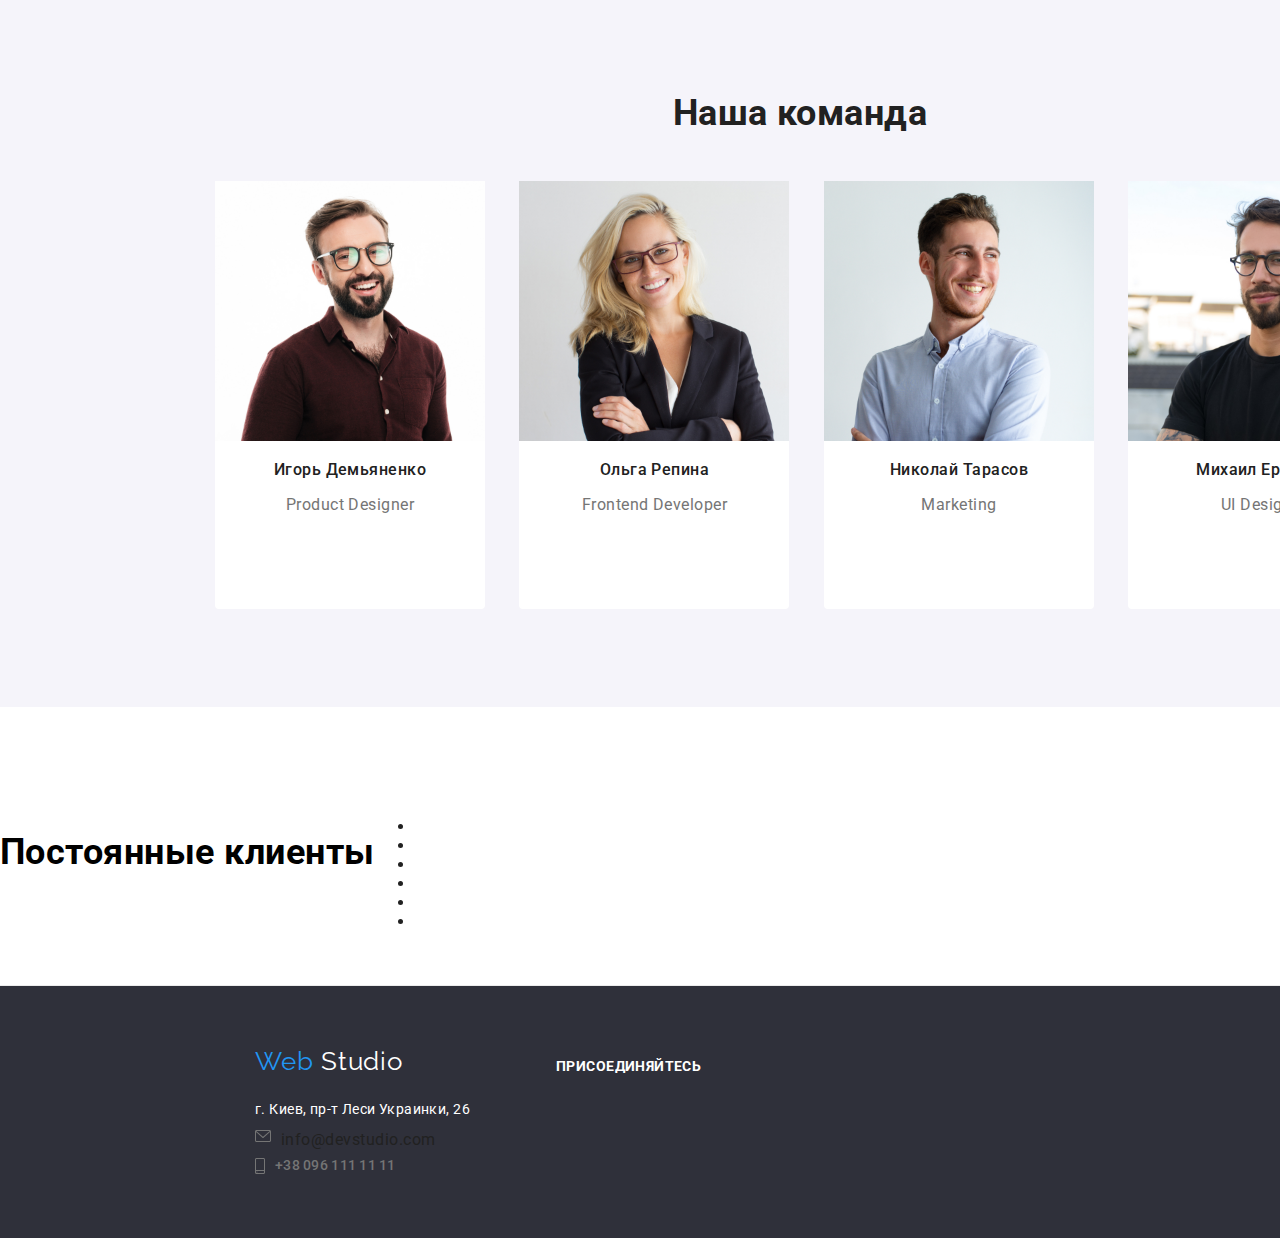
==== commit 4f8faa63: "еще иконки" ====
--- a/index.html
+++ b/index.html
@@ -59,10 +59,10 @@
         <section class="work">
             <h2 class="tittle">Чем мы занимаемся</h2>
             <ul class="work-ul list">
-                <li clas="box"> <img src="/img/img(1).jpg" alt="програмист за работой" width="370"></img></li>
-                <li clas="box"><img src="/img/img(2).jpg" alt="вебдизайнер за работой" width="370"></img></li>
-                <li clas="box"><img src="/img/img(3).jpg" alt="креативны веб-дизайнер выбирает цвет макета"
-                        width="370"></img></li>
+                <li><img src="/img/img(1).jpg" alt="програмист за работой" width="370" height="294"
+                    ></img></li>
+                <li><img src="/img/img(2).jpg" alt="вебдизайнер за работой" width="370" height="294"></img></li>
+                <li><img src="/img/img(3).jpg" alt="креативный веб-дизайнер выбирает цвет макета" width="370" height="294"></img></li>
             </ul>
         </section>
         <section class="team">
@@ -86,20 +86,29 @@
                 </li>
             </ul>
         </section>
+        <section class="clients">
+            <h2 class="tittle">Постоянные клиенты</h2>
+            <ul class="emblem link">
+                <li></li>
+                <li></li>
+                <li></li>
+                <li></li>
+                <li></li>
+                <li></li>
+            </ul>
+        </sectionclients>
     </main>
-    <footer>
+    <footer class="footer">
+        <div>
         <a class="footer-logo" href="index.html">Web <span class="footer-accent">Studio</span></a>
-        <ul class="footer list">
-            <li><a class="address link" href="https://bit.ly/3pXMvUd" target="_blank" rel="noopener noreferrer">г. Киев,
-                    пр-т Леси
-                    Украинки, 26</a> </li>
-            <li>
-                <p class="text">info@example.com</p>
-            </li>
-            <li>
-                <p class="text">+38 096 111 11 11</p>
-            </li>
+        <ul class="adres list">
+            <li><a class="ulica link" href="https://bit.ly/3pXMvUd" target="_blank" rel="noopener noreferrer">г. Киев,
+                    пр-т Леси Украинки, 26</a> </li>
+            <li class="email grey"><a class="link" href="emailto:info@devstudio.com">info@devstudio.com</a></li>
+            <li class="menu-tel">+38 096 111 11 11</li>
         </ul>
+        </div>
+        <div class="social">присоединяйтесь</div>
     </footer>
 </body>
 </html>--- a/css/styles.css
+++ b/css/styles.css
@@ -126,14 +126,15 @@
     margin: 0px;}
 .features {
     width: 1200px;
-    height: 251px;
+    height: 279px;
     margin-left: 215px;
+    margin-top: 65px;
     }
 .features-ul{
     display: flex;
     flex-wrap: wrap;
-padding: 0px;
-margin-top: 65px;}
+    padding: 0px;
+    }
 .features-ul li {margin-right: 30px;}
 .features-ul .list-item:last-child{margin-right: 0px;}
 .features-tittle {
@@ -173,7 +174,6 @@
     letter-spacing: 0.03em;
     color: var(--primary-grey-colour);
 }
-
 /* Кнопки */
 .btn {
     color: var(--text-colour);
@@ -190,31 +190,26 @@
     align-items: center;
     text-align: center;
     letter-spacing: 0.06em;
-
     border-radius: 4px;
     background-color: var(--ascent-blue-colour);
     color: var(--alt-white-colour)
 }
-
 .btn.primary:hover {
     box-shadow: 0px 4px 4px rgba(0, 0, 0, 0.15);
     border-radius: 4px;
     cursor: pointer;
 }
-
 .btn.secondary {
     color: var(--black-colour);
     background-color: #F5F4FA;
     border-radius: 4px;
     border-color: #F5F4FA;
-  
     font-family: 'Roboto';
     font-weight: 500;
     font-size: 16px;
     line-height: 1.62;
     text-align: center;
 }
-
 .btn.secondary:hover {
     color: var(--alt-white-colour);
     background: #2196F3;
@@ -222,78 +217,66 @@
     box-shadow: 0px 3px 1px rgba(0, 0, 0, 0.1), 0px 1px 2px rgba(0, 0, 0, 0.08), 0px 2px 2px rgba(0, 0, 0, 0.12);
     border-radius: 4px;
 }
-
 /* Чем мы занимаемся */
 .work {
-    position: absolute;
-    left: 185px;
-    top: 929px;
-}
-
+    width: 1200px;
+    height: 386px;
+    margin-top: 94px;
+    margin-left: 215px;
+}
+.work-ul{padding-inline-start: 0px;}
+.work-ul li:last-child {
+    margin-right: 0px;
+}
 .work-ul li {
-    margin-inline: 30px;
     display: inline-block;
-}
-
+    margin-right: 30px;
+}
 .work .tittle {
-    position: relative;
-    left: 30px;
     color: var(--black-colour);
     font-weight: 700;
     font-size: 36px;
     line-height: 1.16;
-    text-align: center;
-    margin-top: 94px;
-    margin-bottom: 50px;
-}
-
-.box {
-    width: 370px
+    text-align: center;    
 }
 
 /* Наша команда */
 .team {
-    position: absolute;
     width: 1600px;
-    height: 648px;
-    left: 0px;
-    top: 1494px;
+    height: 708px;
+    margin-top: 94px;
+    display: flex;
     background-color: #F5F4FA;
-}
-
+    flex-direction: column;
+}
+.team .title {
+    margin-top: 94px;
+    color: var(--black-colour);
+    font-weight: 700;
+    font-size: 36px;
+    line-height: 1.16;
+    text-align: center;
+}
+.card-ul{
+    padding-inline: 0px;
+    margin-left: 215px;}
 .card-ul li {
-    position: relative;
-    top: 94px;
-    left: 185px;
     width: 270px;
     display: inline-block;
-    margin-left: 30px;
-}
-
+    margin-right: 30px;
+}
+.card-ul li:last-child{margin-right: 0px;}
 .card {
     width: 270px;
-    height: 368px;
+    height: 428px;
     background: #FFFFFF;
     /* material shadow v1 */
     border-radius: 0px 0px 4px 4px;
 }
-
 .card:hover {
     box-shadow: 0px 1px 3px rgba(0, 0, 0, 0.12), 0px 1px 1px rgba(0, 0, 0, 0.14), 0px 2px 1px rgba(0, 0, 0, 0.2);
     cursor: pointer;
 }
-
-.team .title {
-    position: relative;
-    top: 60px;
-    left: 45px;
-    color: var(--black-colour);
-    font-weight: 700;
-    font-size: 36px;
-    line-height: 1.16;
-    text-align: center;
-}
-
 .card .tittle {
     font-weight: 500;
     font-size: 16px;
@@ -301,7 +284,6 @@
     text-align: center;
     color: var(--black-colour);
 }
-
 .card .text {
     font-weight: 400;
     font-size: 16px;
@@ -310,27 +292,67 @@
     color: var(--primary-grey-colour);
 }
 
+/*Постояные клиенты*/
+.clients{display: flex;
+    flex-wrap: wrap;
+    margin-top: 94px;
+    width: 1170px;
+    height: 184px;}
+.clients .tittle{
+    font-weight: 700;
+    font-size: 36px;
+    line-height: 42px;
+    text-align: center;}
+.emblem{display: inline-block;}
+.clients .eblem::after{
+    content: '';
+    width: 170px;
+    height: 92px;
+    border: 1px solid #AFB1B8;
+    border-radius: 4px;
+    background-image: url(/img/svg/partners/Logo.svg);
+}
 /* Подвал */
 footer {
-    position: absolute;
     width: 1600px;
     height: 252px;
-    left: 0px;
-    top: 2137px;
-
     background-color: #2F303A;
     border-top: 1px solid #ECECEC;
 }
-.footer {margin-left: 215px;
-margin-top: 111px;}
+.footer {display: flex;}
+.adres{
+    width: 231px;
+    margin-left: 215px;
+    margin-top: 20px;}
+.adres li{margin-bottom: 9px;}
+.adres .ulica{font-weight: 400;
+    font-size: 14px;
+    line-height: 24px;
+    letter-spacing: 0.03em;
+    color: var(--alt-white-colour);}
+.adres .text{
+    font-weight: 400;
+    font-size: 14px;
+    line-height: 24px;
+    letter-spacing: 0.03em;
+    color: var(--primary-grey-colour);}
+.social{display:block;
+    margin-top: 72px;
+    margin-left: 70px;
+    font-weight: 700;
+    font-size: 14px;
+    line-height: 16px;
+    letter-spacing: 0.03em;
+    text-transform: uppercase;
+    color: var(--alt-white-colour);}
 .footer-second{
-    position: absolute;
-    top: 1628px;
+    
 }
 .footer-logo {
-    position: absolute;
-    left: 255px;
-    top: 60px;
+    display: block;
+    margin-left: 255px;
+    margin-top: 60px;
+    width: 155px;
     font-family: Raleway, sans-serif;
     font-size: 26px;
     line-height: 1.19;
@@ -340,9 +362,6 @@
 }
 .footer .text {
     color: var(--primary-grey-colour);
-}
-.address {
-    color: var(--alt-white-colour);
 }
 
 /* Портфолио */
@@ -398,7 +417,8 @@
 .filter {
     width: 611px;
     height: 54px;
-    margin-right: 8px;    
+    margin-left: 305px;
+        
 }
 .filter .list{margin-right: 8px;
     padding: 0px;}
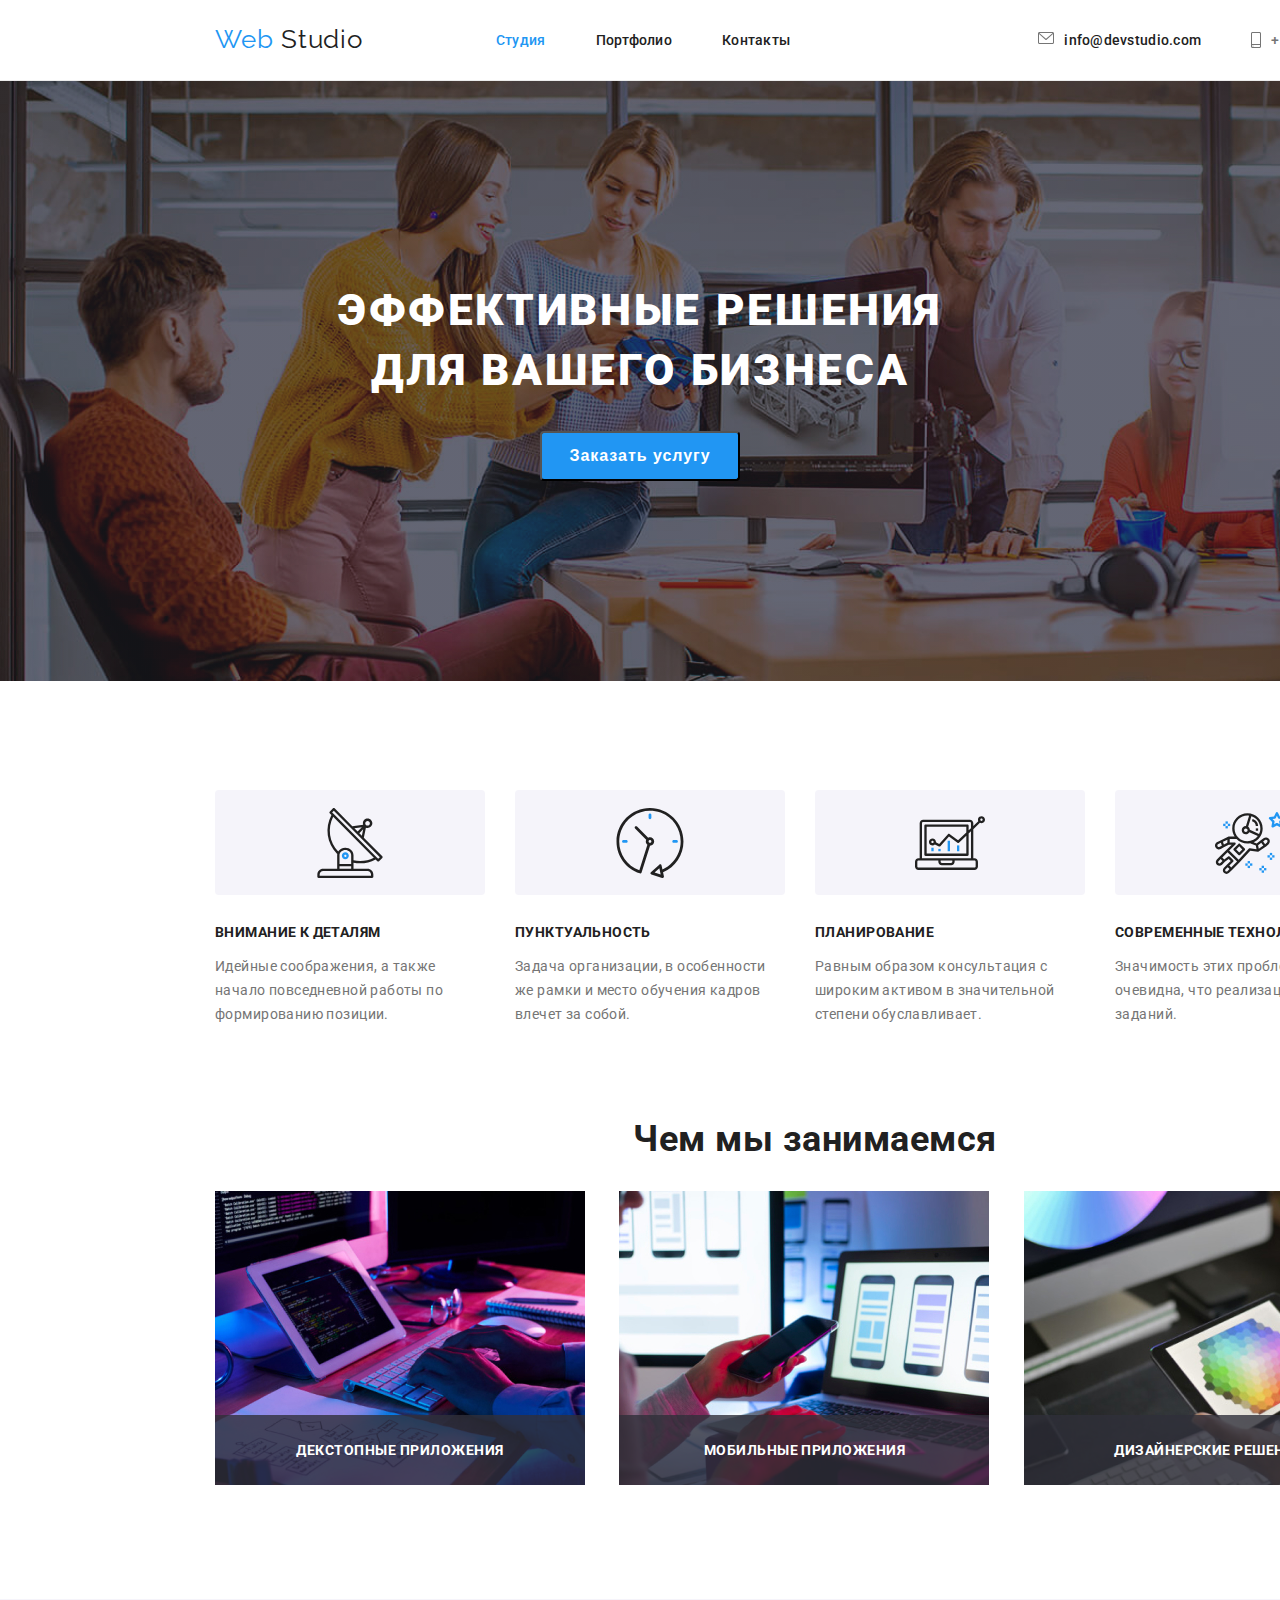
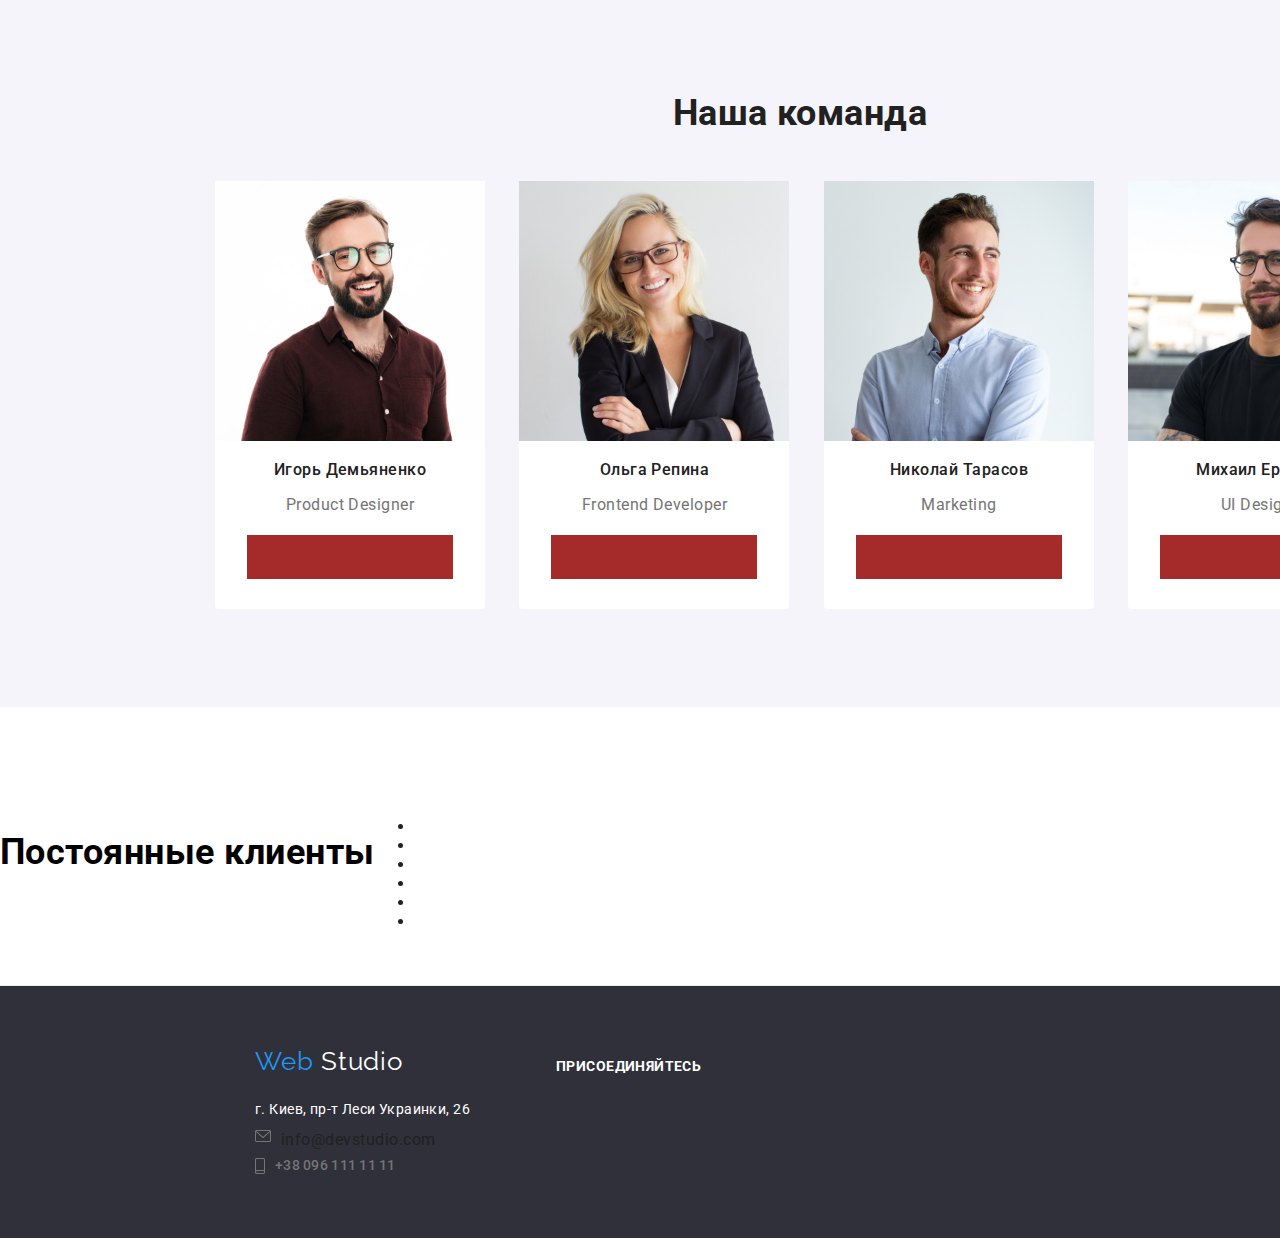
==== commit 1f0ca0a5: "добавил модальное окно и оверлей" ====
--- a/index.html
+++ b/index.html
@@ -29,7 +29,35 @@
     <main>
         <section class="hero">
             <h1>Эффективные решения <br>для вашего бизнеса</h1>
-            <button class="btn primary">Заказать услугу</button>
+            <button data-open-modal class="btn primary">Заказать услугу</button>
+            <div class="backdrop is-hidden" data-backdrop>
+                <div class="modal">
+                    <p>
+                        Lorem ipsum dolor sit, amet consectetur adipisicing elit. 
+                        Aspernatur quas voluptatum quasi neque itaque impedit sequi rem 
+                        atque, quod labore nesciunt fuga, veritatis dicta dolorum cumque 
+                        voluptas repellat. Mollitia, blanditiis.
+                    </p>
+                    <button class="btn primary" data-close-modal>Отправить</button>
+                </div>
+            </div>
+            <script>
+                const refs = {
+                    openModalBtn: document.querySelector("[data-open-modal]"),
+                    closeModalBtn: document.querySelector("[data-close-modal]"),
+                    backdrop: document.querySelector("[data-backdrop]"),
+ };
+                    refs.openModalBtn.addEventListener("click", toggleModal);
+                    refs.closeModalBtn.addEventListener("click",toggleModal);
+                    refs.backdrop.addEventListener("click",logBackdropClick);
+                
+                function toggleModal(){
+                    refs.backdrop.classList.toggle("is-hidden");
+                }
+                function logBackdropClick(){
+                    console.log("клик в бекдроп");
+                }
+            </script>
         </section>
         <section class="features">
             <h2 class="section-tittle">Особености</h2>
@@ -59,10 +87,9 @@
         <section class="work">
             <h2 class="tittle">Чем мы занимаемся</h2>
             <ul class="work-ul list">
-                <li><img src="/img/img(1).jpg" alt="програмист за работой" width="370" height="294"
-                    ></img></li>
-                <li><img src="/img/img(2).jpg" alt="вебдизайнер за работой" width="370" height="294"></img></li>
-                <li><img src="/img/img(3).jpg" alt="креативный веб-дизайнер выбирает цвет макета" width="370" height="294"></img></li>
+                <li class="prod"><img src="/img/img(1).jpg" alt="програмист за работой" width="370"></img><p class="prod-tittle">декстопные приложения</p></li>
+                <li class="prod"><img src="/img/img(2).jpg" alt="вебдизайнер за работой" width="370"></img><p class="prod-tittle">мобильные приложения</p></li>
+                <li class="prod"><img src="/img/img(3).jpg" alt="креативный веб-дизайнер выбирает цвет макета" width="370"></img><p class="prod-tittle">дизайнерские решения</p></li>
             </ul>
         </section>
         <section class="team">
@@ -71,18 +98,22 @@
                 <li class="card"><a href=""><img src="/img/imgteam(1).jpg" alt="раб1" width="270" /></a>
                     <h3 class="tittle">Игорь Демьяненко</h3>
                     <p class="text">Product Designer</p>
+                    <div class="social-link"></div>
                 </li>
                 <li class="card"><a href=""><img src="/img/imgteam(2).jpg" alt="раб2" width="270" /></a>
                     <h3 class="tittle">Ольга Репина</h3>
                     <p class="text">Frontend Developer</p>
+                    <div class="social-link"></div>
                 </li>
                 <li class="card"><a href=""><img src="/img/imgteam(3).jpg" alt="раб3" width="270" /></a>
                     <h3 class="tittle">Николай Тарасов</h3>
                     <p class="text">Marketing</p>
+                    <div class="social-link"></div>
                 </li>
                 <li class="card"><a href=""><img src="/img/imgteam(4).jpg" alt="раб4" width="270" /></a>
                     <h3 class="tittle">Михаил Ермаков</h3>
                     <p class="text">UI Designer</p>
+                    <div class="social-link"></div>
                 </li>
             </ul>
         </section>
--- a/css/styles.css
+++ b/css/styles.css
@@ -119,6 +119,27 @@
     text-transform: uppercase;
     color: var(--alt-white-colour)
 }
+.backdrop{
+    position: fixed;
+    top: 0;
+    left: 0;
+    width: 100%;
+    height: 100%;
+    z-index: 1;
+    background-color: rgba(0, 0, 0, 0.2);}
+.backdrop.is-hidden{
+    opacity: 0; 
+    pointer-events: none;}
+.modal{
+    width: 528px;
+    height: 581px;
+    position: absolute;
+    top: 50%;
+    left: 50%;
+    transform: translate(-50%,-50%);
+    background: #FFFFFF;
+    box-shadow: 0px 1px 3px rgba(0, 0, 0, 0.12), 0px 1px 1px rgba(0, 0, 0, 0.14), 0px 2px 1px rgba(0, 0, 0, 0.2);
+    border-radius: 4px;}
 
 /* Особености */
 .section-tittle {
@@ -138,6 +159,8 @@
 .features-ul li {margin-right: 30px;}
 .features-ul .list-item:last-child{margin-right: 0px;}
 .features-tittle {
+    margin-top: 30px;
+    margin-bottom: 0px;
     font-weight: 700;
     font-size: 14px;
     line-height: 1.14;
@@ -204,8 +227,7 @@
     background-color: #F5F4FA;
     border-radius: 4px;
     border-color: #F5F4FA;
-    font-family: 'Roboto';
-    font-weight: 500;
+    font-weight: 700;
     font-size: 16px;
     line-height: 1.62;
     text-align: center;
@@ -217,6 +239,23 @@
     box-shadow: 0px 3px 1px rgba(0, 0, 0, 0.1), 0px 1px 2px rgba(0, 0, 0, 0.08), 0px 2px 2px rgba(0, 0, 0, 0.12);
     border-radius: 4px;
 }
+.btn.modal{
+    
+    width: 200px;
+    height: 50px;
+    margin-top: 40px;
+    font-weight: 700;
+    font-size: 16px;
+    line-height: 1.88;
+    align-items: center;
+    text-align: center;
+    letter-spacing: 0.06em;
+    border-radius: 4px;
+    background-color: var(--ascent-blue-colour);
+    color: var(--alt-white-colour)}
+.btn.modal:hover{box-shadow: 0px 4px 4px rgba(0, 0, 0, 0.15);
+    border-radius: 4px;
+    cursor: pointer;}
 /* Чем мы занимаемся */
 .work {
     width: 1200px;
@@ -232,6 +271,23 @@
     display: inline-block;
     margin-right: 30px;
 }
+.prod{position: relative;
+height: 294px;}
+.prod-tittle{
+    position: absolute;
+    bottom: 0%;
+    width: 100%;
+    padding-top: 27px;
+    padding-bottom: 27px;
+    margin-bottom: 0px;
+    font-weight: 700;
+    font-size: 14px;
+    line-height: 16px;
+    text-align: center;
+    text-transform: uppercase;
+    background: rgba(47, 48, 58, 0.8);
+    color: var(--alt-white-colour);}
+
 .work .tittle {
     color: var(--black-colour);
     font-weight: 700;
@@ -267,6 +323,7 @@
 }
 .card-ul li:last-child{margin-right: 0px;}
 .card {
+    position: relative;
     width: 270px;
     height: 428px;
     background: #FFFFFF;
@@ -291,6 +348,14 @@
     text-align: center;
     color: var(--primary-grey-colour);
 }
+.social-link{
+    position: absolute;
+    bottom: 0%;
+    height: 44px;
+    width: 206px;
+    margin-left: 32px;
+    margin-bottom: 30px;
+    background-color: brown;}
 
 /*Постояные клиенты*/
 .clients{display: flex;
@@ -336,7 +401,8 @@
     line-height: 24px;
     letter-spacing: 0.03em;
     color: var(--primary-grey-colour);}
-.social{display:block;
+.social{position: relative;
+    display:block;
     margin-top: 72px;
     margin-left: 70px;
     font-weight: 700;
@@ -345,9 +411,6 @@
     letter-spacing: 0.03em;
     text-transform: uppercase;
     color: var(--alt-white-colour);}
-.footer-second{
-    
-}
 .footer-logo {
     display: block;
     margin-left: 255px;
@@ -372,6 +435,7 @@
     margin-left: 215px;
 }
 .cardfolio {
+    position: relative;
     width: 370px;
     height: 404px;
     background: #FFFFFF;
@@ -379,13 +443,35 @@
     /* material shadow v1 */
     border-radius: 0px 0px 4px 4px;
     border: 1px solid #EEEEEE;
-}
+    box-shadow: 0px 1px 3px rgba(0, 0, 0, 0.12), 0px 1px 1px rgba(0, 0, 0, 0.14), 0px 2px 1px rgba(0, 0, 0, 0.2);
+}
+.thumb::before{content: '';
+display: inline-block;
+position: absolute;
+width: 100%;
+height: 100%;
+background-color: rgba(200, 150, 0, 0.5);}
+.thumb{position: relative;}
+.overlay{
+    position: absolute;
+    top: 0%;
+    padding-left: 24px;
+    padding-bottom: 63px;
+    padding-top: 63px;
+    margin: 0;    
+    font-weight: 400;
+    font-size: 18px;
+    line-height: 28px;
+    opacity: 0;
+    color: #FFFFFF;}
 .cardfolio:nth-child(3n){margin-right: 0px;}
 .cardfolio:not(:nth-child(3n)) {
     margin-bottom: 30px;
 }
-.cardfolio:hover {
-    box-shadow: 0px 1px 3px rgba(0, 0, 0, 0.12), 0px 1px 1px rgba(0, 0, 0, 0.14), 0px 2px 1px rgba(0, 0, 0, 0.2);
+.cardfolio:hover .overlay { 
+    opacity: 1;
+    background-color: rgba(33, 150, 243, 0.9);
+    transition: 300ms;
     cursor: pointer;
 }
 .product{
@@ -404,8 +490,8 @@
     color: var(--primary-grey-colour);
 }
 .product .tittle {
-    font-weight: 500;
-    font-size: 16px;
+    font-weight: 700;
+    font-size: 18px;
     line-height: 1.18;
     margin-left: 24px;
     margin-top: 20px;
@@ -418,11 +504,14 @@
     width: 611px;
     height: 54px;
     margin-left: 305px;
-        
-}
-.filter .list{margin-right: 8px;
-    padding: 0px;}
-    .filter .link {padding: 10px}
+    padding: 0px;        
+}
+.filter .list{margin-right: 8px;}
+    .filter .link {
+        padding-top: 8px;
+        padding-left: 22px;
+        padding-bottom: 8px;
+        padding-right: 22px; }
     .filter .link:last-child{margin-right: 0px;}
 .filter li {
     display: inline-block;
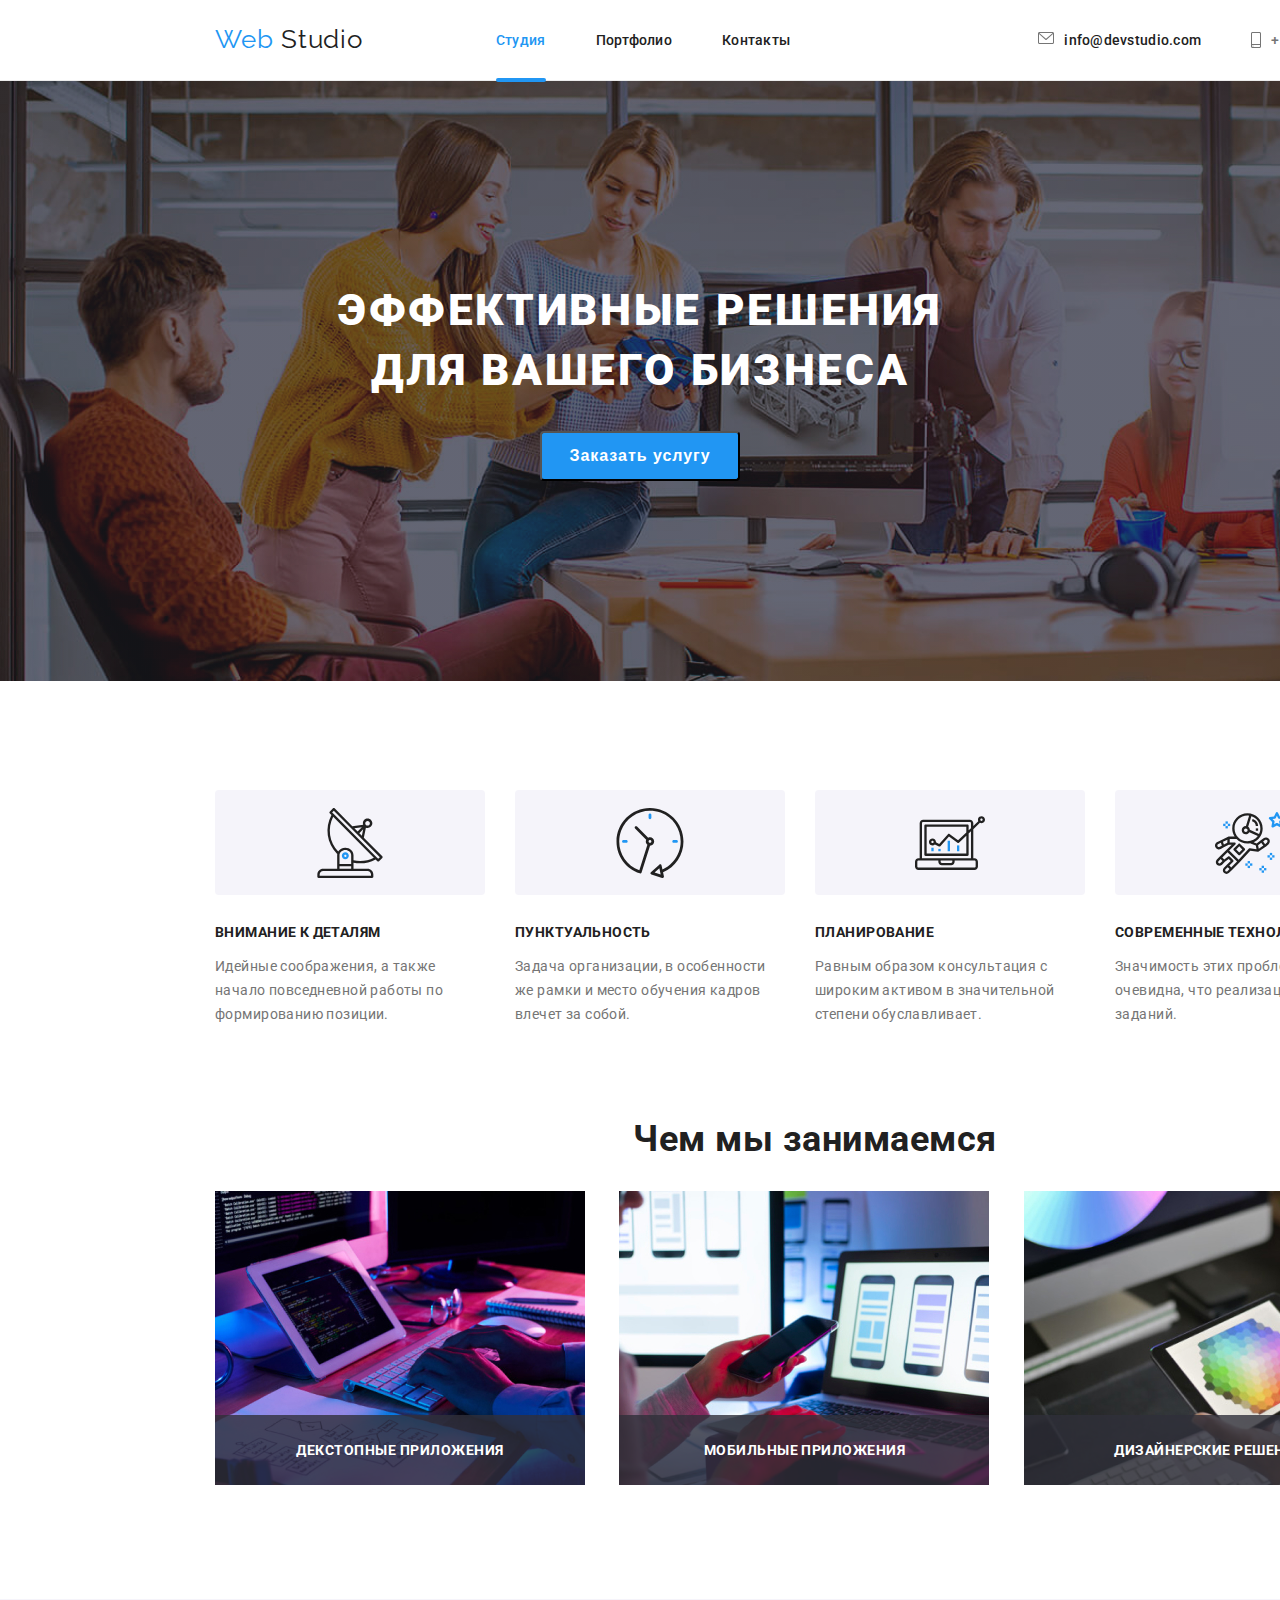
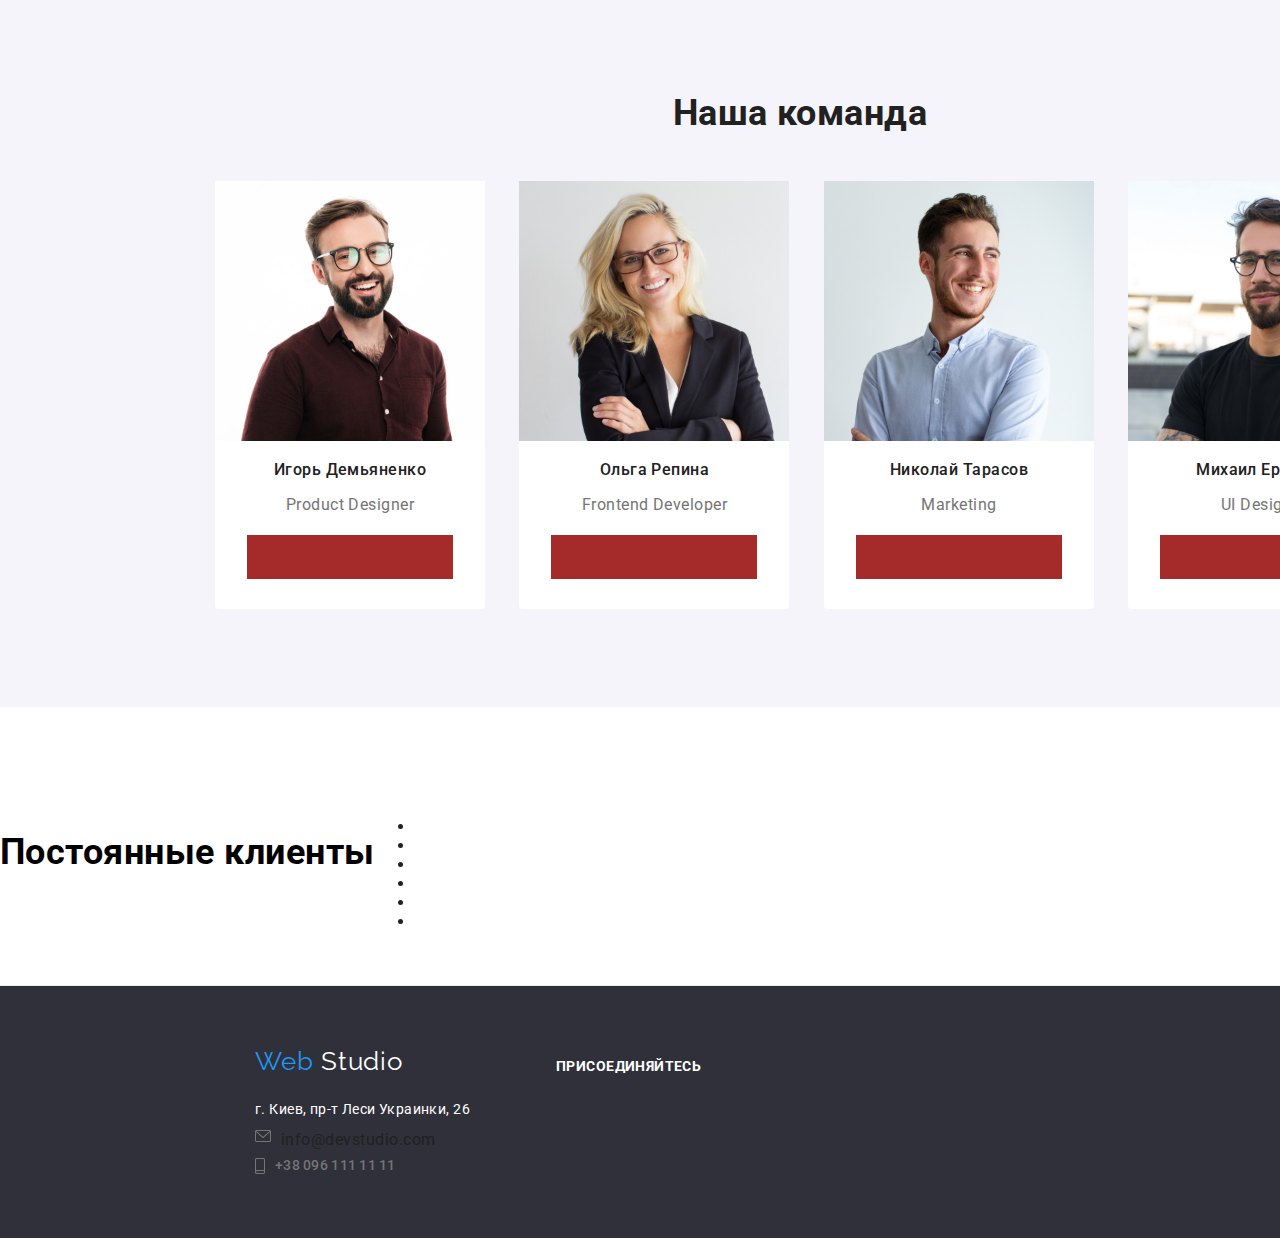
==== commit 7e3e3860: "анимации" ====
--- a/index.html
+++ b/index.html
@@ -33,12 +33,9 @@
             <div class="backdrop is-hidden" data-backdrop>
                 <div class="modal">
                     <p>
-                        Lorem ipsum dolor sit, amet consectetur adipisicing elit. 
-                        Aspernatur quas voluptatum quasi neque itaque impedit sequi rem 
-                        atque, quod labore nesciunt fuga, veritatis dicta dolorum cumque 
-                        voluptas repellat. Mollitia, blanditiis.
+                        Lorem ipsum dolor sit, a
                     </p>
-                    <button class="btn primary" data-close-modal>Отправить</button>
+                    <button class="btn modal" data-close-modal>Отправить</button>
                 </div>
             </div>
             <script>
@@ -51,12 +48,8 @@
                     refs.closeModalBtn.addEventListener("click",toggleModal);
                     refs.backdrop.addEventListener("click",logBackdropClick);
                 
-                function toggleModal(){
-                    refs.backdrop.classList.toggle("is-hidden");
-                }
-                function logBackdropClick(){
-                    console.log("клик в бекдроп");
-                }
+                function toggleModal(){refs.backdrop.classList.toggle("is-hidden");}
+                function logBackdropClick(){console.log("клик в бекдроп")}
             </script>
         </section>
         <section class="features">
--- a/css/styles.css
+++ b/css/styles.css
@@ -52,20 +52,32 @@
 }
 .menu .link:last-child{margin-right: 0;}
 .link {
+    position: relative;
     display: block;
     text-decoration: none;
     color: var(--black-colour)
 }
 .link:hover{color: var(--ascent-blue-colour);}
 .email{display: flex;}
-.email::before{content: '';
+.email::before{
+    content: '';
     width: 16px;
     height: 12px;
     margin-right: 10px;
-background-image: url(/img/svg/icons/envelope.svg);}
+    background-image: url(/img/svg/icons/envelope.svg);}
 .current {
     color: var(--ascent-blue-colour);
 }
+.current::after{
+    content:'';
+    position: absolute;
+    left: 0px;
+    bottom: -34px;
+    display: block;
+    width: 100%;
+    height: 4px;
+    border-radius: 2px;
+    background-color: var(--ascent-blue-colour)}
 .menu .link:hover,
 .menu .link:focus {
     color: var(--ascent-blue-colour);
@@ -91,6 +103,7 @@
     letter-spacing: 0.02em;
     color: var(--primary-grey-colour);
 }
+.menu-tel::before:hover{background-image: url(/img/svg/icons/smartphone_hover.svg);}
 .menu-tel::before{content: '';
     width: 10px;
     height: 16px;
@@ -126,21 +139,40 @@
     width: 100%;
     height: 100%;
     z-index: 1;
-    background-color: rgba(0, 0, 0, 0.2);}
+    opacity: 1;
+    background-color: rgba(0, 0, 0, 0.2);
+    transition: opacity 250ms cubic-bezier(0.4, 0, 0.2, 1);}
 .backdrop.is-hidden{
     opacity: 0; 
     pointer-events: none;}
 .modal{
+    position: absolute;
     width: 528px;
     height: 581px;
-    position: absolute;
     top: 50%;
     left: 50%;
     transform: translate(-50%,-50%);
     background: #FFFFFF;
     box-shadow: 0px 1px 3px rgba(0, 0, 0, 0.12), 0px 1px 1px rgba(0, 0, 0, 0.14), 0px 2px 1px rgba(0, 0, 0, 0.2);
     border-radius: 4px;}
-
+.btn.modal {
+    width: 200px;
+    height: 50px;
+    font-weight: 700;
+    font-size: 16px;
+    line-height: 1.88;
+    align-items: center;
+    text-align: center;
+    letter-spacing: 0.06em;
+    border-radius: 4px;
+    background-color: var(--ascent-blue-colour);
+    color: var(--alt-white-colour)
+}
+.btn.modal:hover {
+    box-shadow: 0px 4px 4px rgba(0, 0, 0, 0.15);
+    border-radius: 4px;
+    cursor: pointer;
+}
 /* Особености */
 .section-tittle {
     visibility: hidden;
@@ -202,7 +234,6 @@
     color: var(--text-colour);
     background-color: var(--alt-white-colour);
 }
-
 .btn.primary {
     width: 200px;
     height: 50px;
@@ -239,23 +270,6 @@
     box-shadow: 0px 3px 1px rgba(0, 0, 0, 0.1), 0px 1px 2px rgba(0, 0, 0, 0.08), 0px 2px 2px rgba(0, 0, 0, 0.12);
     border-radius: 4px;
 }
-.btn.modal{
-    
-    width: 200px;
-    height: 50px;
-    margin-top: 40px;
-    font-weight: 700;
-    font-size: 16px;
-    line-height: 1.88;
-    align-items: center;
-    text-align: center;
-    letter-spacing: 0.06em;
-    border-radius: 4px;
-    background-color: var(--ascent-blue-colour);
-    color: var(--alt-white-colour)}
-.btn.modal:hover{box-shadow: 0px 4px 4px rgba(0, 0, 0, 0.15);
-    border-radius: 4px;
-    cursor: pointer;}
 /* Чем мы занимаемся */
 .work {
     width: 1200px;
@@ -445,33 +459,29 @@
     border: 1px solid #EEEEEE;
     box-shadow: 0px 1px 3px rgba(0, 0, 0, 0.12), 0px 1px 1px rgba(0, 0, 0, 0.14), 0px 2px 1px rgba(0, 0, 0, 0.2);
 }
-.thumb::before{content: '';
-display: inline-block;
-position: absolute;
-width: 100%;
-height: 100%;
-background-color: rgba(200, 150, 0, 0.5);}
-.thumb{position: relative;}
-.overlay{
+.thumb{
+    overflow: hidden;}
+.cardfolio-overlay{
     position: absolute;
-    top: 0%;
-    padding-left: 24px;
-    padding-bottom: 63px;
-    padding-top: 63px;
-    margin: 0;    
+    top: 0;
+    left: 0;
+    width: 100%;
+    height: 73%;
     font-weight: 400;
     font-size: 18px;
     line-height: 28px;
+    letter-spacing: 0.03em;
+    color: #FFFFFF;
     opacity: 0;
-    color: #FFFFFF;}
+    background-color: rgba(33, 150, 243, 0.9);
+    transform: translateY(100%);
+    transition: transform 300ms cubic-bezier(0.4, 0, 0.2, 1);
+}
 .cardfolio:nth-child(3n){margin-right: 0px;}
-.cardfolio:not(:nth-child(3n)) {
-    margin-bottom: 30px;
-}
-.cardfolio:hover .overlay { 
+.cardfolio:not(:nth-child(3n)) {margin-bottom: 30px;}
+.cardfolio:hover .cardfolio-overlay{
     opacity: 1;
-    background-color: rgba(33, 150, 243, 0.9);
-    transition: 300ms;
+    transform: translateY(0); 
     cursor: pointer;
 }
 .product{
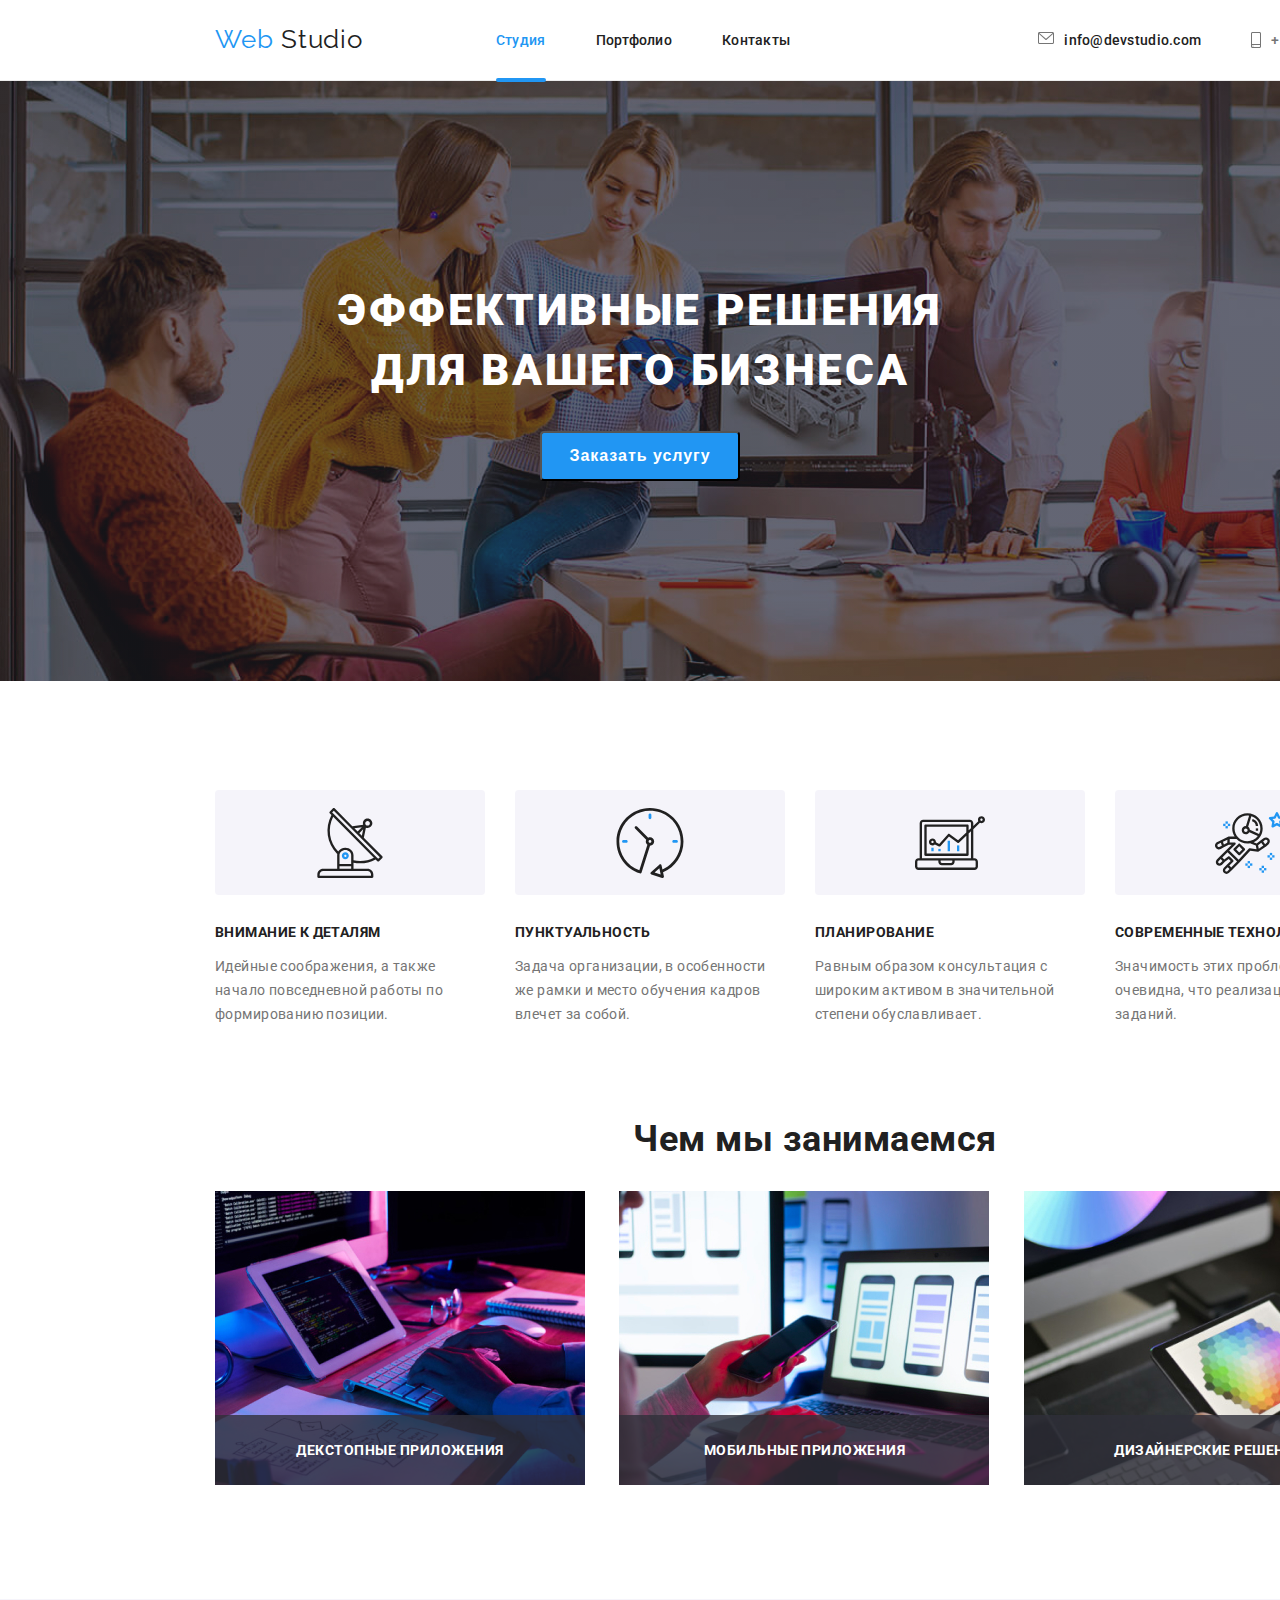
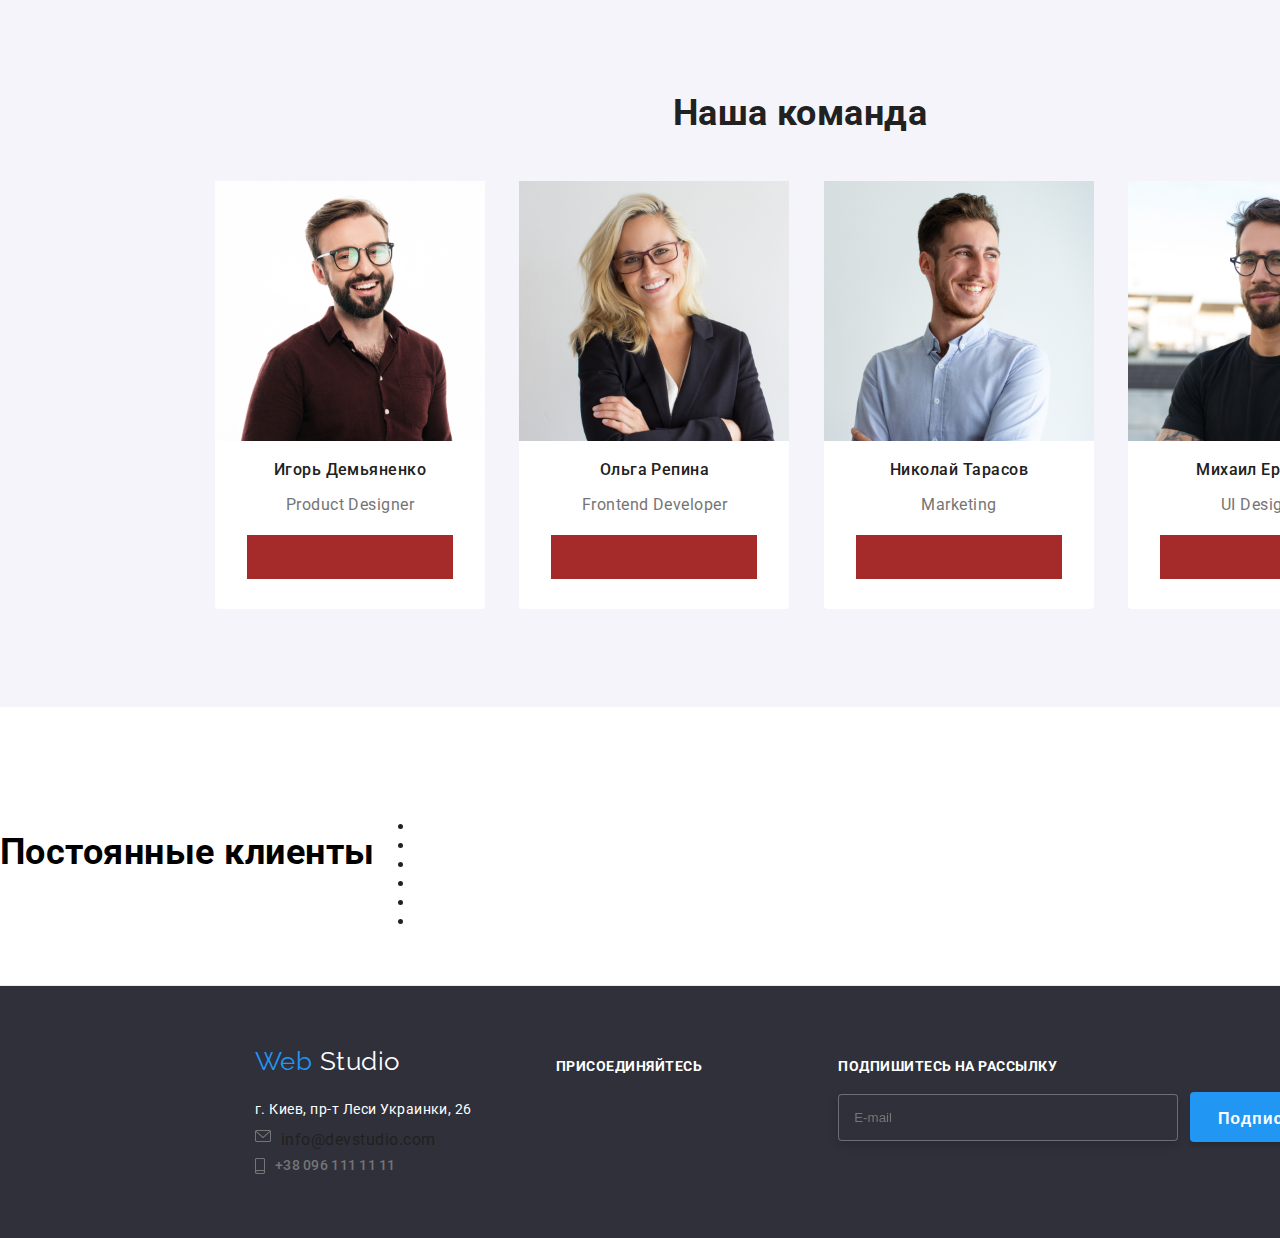
==== commit da807543: "добавил формы" ====
--- a/index.html
+++ b/index.html
@@ -32,10 +32,33 @@
             <button data-open-modal class="btn primary">Заказать услугу</button>
             <div class="backdrop is-hidden" data-backdrop>
                 <div class="modal">
-                    <p>
-                        Lorem ipsum dolor sit, a
-                    </p>
-                    <button class="btn modal" data-close-modal>Отправить</button>
+                    <p class="text">Оставьте свои данные, мы вам перезвоним</p>
+                    <form>
+                       <div class="form-modal"><svg class="icon-v" width="12" height="12" viewBox="0 0 12 12" fill="none" xmlns="http://www.w3.org/2000/svg">
+                        <path
+                            d="M6 6C7.6575 6 9 4.6575 9 3C9 1.3425 7.6575 0 6 0C4.3425 0 3 1.3425 3 3C3 4.6575 4.3425 6 6 6ZM6 7.5C3.9975 7.5 0 8.505 0 10.5V11.25C0 11.6625 0.3375 12 0.75 12H11.25C11.6625 12 12 11.6625 12 11.25V10.5C12 8.505 8.0025 7.5 6 7.5Z"
+                            fill="#212121" />
+                    </svg><label for="name">Имя</label>
+                    <input type="text" id="name" name="user-name"></div>
+                       <div class="form-modal"><svg class="icon-t" width="14" height="14" viewBox="0 0 14 14" fill="none" xmlns="http://www.w3.org/2000/svg">
+                        <path
+                            d="M11.996 9.12256L10.1579 8.91269C9.71641 8.86203 9.2822 9.01401 8.97102 9.32519L7.63945 10.6568C5.59144 9.61466 3.91251 7.94296 2.87041 5.8877L4.20922 4.54888C4.5204 4.2377 4.67237 3.80349 4.62171 3.36205L4.41185 1.53836C4.325 0.807445 3.70988 0.257446 2.97173 0.257446H1.71976C0.902004 0.257446 0.221746 0.937708 0.272403 1.75547C0.655953 7.93572 5.59868 12.8712 11.7717 13.2548C12.5894 13.3054 13.2697 12.6252 13.2697 11.8074V10.5555C13.2769 9.82453 12.7269 9.2094 11.996 9.12256Z"
+                            fill="#212121" />
+                    </svg><label for="tel">Телефон</label>
+                    <input id="tel" name="tel" type="tel"></div>
+                       <div class="form-modal"><svg class="icon-m" width="16" height="12" viewBox="0 0 16 12" fill="none" xmlns="http://www.w3.org/2000/svg">
+                        <path
+                            d="M14 0H2C1.175 0 0.5075 0.675 0.5075 1.5L0.5 10.5C0.5 11.325 1.175 12 2 12H14C14.825 12 15.5 11.325 15.5 10.5V1.5C15.5 0.675 14.825 0 14 0ZM13.7 3.1875L8.3975 6.5025C8.1575 6.6525 7.8425 6.6525 7.6025 6.5025L2.3 3.1875C2.1125 3.0675 2 2.865 2 2.6475C2 2.145 2.5475 1.845 2.975 2.1075L8 5.25L13.025 2.1075C13.4525 1.845 14 2.145 14 2.6475C14 2.865 13.8875 3.0675 13.7 3.1875Z"
+                            fill="#212121" />
+                    </svg><label for="mail">Почта</label>
+                    <input id="mail" name="mail" type="email"></div>
+                       <div class="form-modal"><label for="comment">Коментарий</label>
+                    <textarea id="comment" name="comment" rows="8" placeholder="Введите текст"></textarea></div>
+                    <div class="form-policy"><input type="checkbox" name="policy" id="policy">
+                    <label for="policy">Соглашаюсь с рассылкой и принимаю <a href="">Условия договора</a></label></div>
+    
+                       <button type="submit" class="btn-modal" data-close-modal>Отправить</button>   
+                    </form>
                 </div>
             </div>
             <script>
@@ -133,6 +156,21 @@
         </ul>
         </div>
         <div class="social">присоединяйтесь</div>
+        <div class="subscibe">
+            <form> 
+                <div class="sub">
+                <label for="email">Подпишитесь на рассылку</label>
+                <input type="email" name="email" placeholder="E-mail">
+            </div>
+            </form>
+        </div>
+        <button class="footer-btn">Подписаться
+            <svg class="icon_send" width="24" height="24" viewBox="0 0 24 24" fill="none" xmlns="http://www.w3.org/2000/svg">
+                <path
+                    d="M24 0L0 13.5L7.66994 16.3407L19.5 5.25002L10.5017 17.3896L10.509 17.3923L10.5 17.3896V24.0001L14.8013 18.982L20.2501 21.0001L24 0Z"
+                    fill="white" />
+            </svg>
+        </button>
     </footer>
 </body>
 </html>--- a/css/styles.css
+++ b/css/styles.css
@@ -145,6 +145,68 @@
 .backdrop.is-hidden{
     opacity: 0; 
     pointer-events: none;}
+textarea{
+    padding: 12px;
+    border: 1px solid rgba(33, 33, 33, 0.2);
+    border-radius: 4px;
+    resize: none;}
+textarea::placeholder{
+    font-family: 'Roboto';
+    font-style: normal;
+    font-weight: 400;
+    font-size: 12px;
+    line-height: 14px;
+    letter-spacing: 0.01em;
+    color: rgba(117, 117, 117, 0.5);}
+.form-modal{    
+    margin-bottom: 12px;
+    margin-left: 40px;
+    margin-right: 40px;
+    outline: 4px #212121;
+    display: flex;
+    flex-direction: column;
+    font-weight: 400;
+    font-size: 12px;
+    line-height: 14px;
+    letter-spacing: 0.01em;
+    color: #757575;}
+.form-modal input{
+    margin: 0;
+    padding: 10px;
+    padding-left: 40px;
+    border: 1px solid rgba(33, 33, 33, 0.2);
+    border-radius: 4px;}
+.form-modal label{padding-bottom: 4px;}
+.form-modal .icon-v{
+    position: absolute;
+    left: 10.67%;
+    top: 17.67%;}
+.form-modal .icon-t {
+    position: absolute;
+    left: 10.67%;
+    top: 29%;
+}
+.form-modal .icon-m {
+    position: absolute;
+    left: 10.67%;
+    top: 40.67%;
+}
+.form-policy{
+    margin-top: 20px;
+    margin-left: 50px;
+    font-weight: 400;
+    font-size: 14px;
+    line-height: 24px;
+    letter-spacing: 0.03em;
+    color: #757575;}
+.modal .text{
+    margin-top: 30px;
+    font-weight: 700;
+    font-size: 20px;
+    line-height: 23px;
+    text-align: center;
+    letter-spacing: 0.03em;
+    color: #212121;}
 .modal{
     position: absolute;
     width: 528px;
@@ -155,22 +217,24 @@
     background: #FFFFFF;
     box-shadow: 0px 1px 3px rgba(0, 0, 0, 0.12), 0px 1px 1px rgba(0, 0, 0, 0.14), 0px 2px 1px rgba(0, 0, 0, 0.2);
     border-radius: 4px;}
-.btn.modal {
+.btn-modal {
+    display: block;
+    margin-top: 30px;
+    margin-left: 164px;
     width: 200px;
     height: 50px;
     font-weight: 700;
     font-size: 16px;
     line-height: 1.88;
-    align-items: center;
-    text-align: center;
     letter-spacing: 0.06em;
-    border-radius: 4px;
     background-color: var(--ascent-blue-colour);
-    color: var(--alt-white-colour)
+    color: var(--alt-white-colour);
+    border: #2196F3;
+    box-shadow: 0px 4px 4px rgba(0, 0, 0, 0.15);
+    border-radius: 4px;
 }
 .btn.modal:hover {
     box-shadow: 0px 4px 4px rgba(0, 0, 0, 0.15);
-    border-radius: 4px;
     cursor: pointer;
 }
 /* Особености */
@@ -270,6 +334,26 @@
     box-shadow: 0px 3px 1px rgba(0, 0, 0, 0.1), 0px 1px 2px rgba(0, 0, 0, 0.08), 0px 2px 2px rgba(0, 0, 0, 0.12);
     border-radius: 4px;
 }
+.footer-btn{
+    position: relative;
+    width: 200px;
+    height: 50px;
+    margin-top: 106px;
+    margin-left: 12px;
+    font-weight: 700;
+    font-size: 16px;
+    line-height: 1.88;
+    align-items: center;
+    text-align: center;
+    letter-spacing: 0.06em;
+    border-radius: 4px;
+    border: #2196F3;
+    background-color: var(--ascent-blue-colour);
+    color: var(--alt-white-colour)}
+.footer-btn{
+    box-shadow: 0px 4px 4px rgba(0, 0, 0, 0.15);
+    border-radius: 4px;
+    cursor: pointer;}
 /* Чем мы занимаемся */
 .work {
     width: 1200px;
@@ -407,22 +491,18 @@
 .adres .ulica{font-weight: 400;
     font-size: 14px;
     line-height: 24px;
-    letter-spacing: 0.03em;
     color: var(--alt-white-colour);}
 .adres .text{
     font-weight: 400;
     font-size: 14px;
     line-height: 24px;
-    letter-spacing: 0.03em;
     color: var(--primary-grey-colour);}
-.social{position: relative;
-    display:block;
+.social{
     margin-top: 72px;
     margin-left: 70px;
     font-weight: 700;
     font-size: 14px;
     line-height: 16px;
-    letter-spacing: 0.03em;
     text-transform: uppercase;
     color: var(--alt-white-colour);}
 .footer-logo {
@@ -435,11 +515,34 @@
     line-height: 1.19;
     text-decoration: none;
     color: var(--ascent-blue-colour);
-    letter-spacing: 0.03em;
+    
 }
 .footer .text {
     color: var(--primary-grey-colour);
 }
+.subscribe{display: flex;}
+.sub{
+    display: flex;
+    flex-direction: column;
+    width: 340px;
+    margin-top: 72px;
+    margin-left: 136px;
+    font-weight: 700;
+    font-size: 14px;
+    line-height: 16px;
+    text-transform: uppercase;
+    color: var(--alt-white-colour);
+}
+.sub label{
+    margin-bottom: 20px;
+}
+.sub input{
+    padding: 15px;
+    border: 1px solid rgba(255, 255, 255, 0.3);
+    background: #2F303A;
+    filter: drop-shadow(0px 4px 4px rgba(0, 0, 0, 0.15));
+    border-radius: 4px;}
+.icon_cend{}
 
 /* Портфолио */
 .portfolio {
